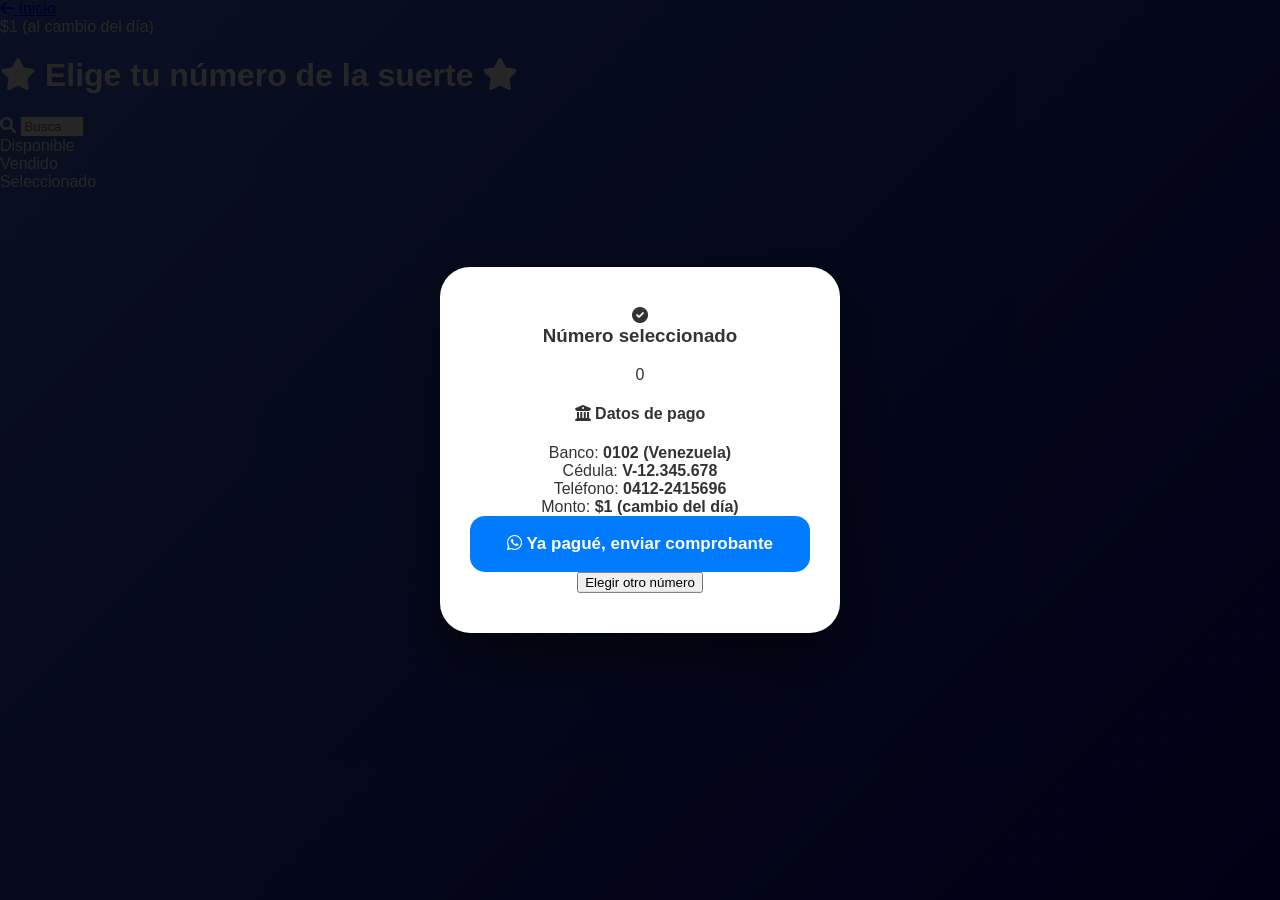
==== rifa.html @ 5d278783 "Actualizar rifa.html" ====
<!DOCTYPE html>
<html lang="es">
<head>
    <meta charset="UTF-8">
    <meta name="viewport" content="width=device-width, initial-scale=1.0">
    <title>Rifa Solidaria - Elige tu número</title>
    <!-- Mismas fuentes modernas -->
    <link href="https://api.fontshare.com/v2/css?f[]=clash-display@400,500,600,700&f[]=inter@400,500,600,700,800&display=swap" rel="stylesheet">
    <link rel="stylesheet" href="https://cdnjs.cloudflare.com/ajax/libs/font-awesome/6.0.0-beta3/css/all.min.css">
    <link rel="stylesheet" href="style.css">
</head>
<body class="pagina-rifa">
    
    <!-- HEADER DE LA RIFA -->
    <header class="rifa-header">
        <div class="header-top">
            <a href="index.html" class="btn-volver">
                <i class="fas fa-arrow-left"></i> Inicio
            </a>
            <div class="precio-destacado">
                <span class="precio-dolar">$1</span>
                <span class="precio-bsf">(al cambio del día)</span>
            </div>
        </div>
        
        <h1 class="rifa-titulo">
            <i class="fas fa-star"></i>
            Elige tu número de la suerte
            <i class="fas fa-star"></i>
        </h1>
        
        <!-- BUSCADOR MEJORADO -->
        <div class="buscador-wrapper">
            <i class="fas fa-search"></i>
            <input type="number" id="buscador" placeholder="Busca tu número (1-1000)" min="1" max="1000">
        </div>
        
        <!-- LEYENDAS DE ESTADO -->
        <div class="estado-leyendas">
            <div class="leyenda">
                <span class="cuadro disponible"></span>
                <span>Disponible</span>
            </div>
            <div class="leyenda">
                <span class="cuadro vendido"></span>
                <span>Vendido</span>
            </div>
            <div class="leyenda">
                <span class="cuadro seleccionado"></span>
                <span>Seleccionado</span>
            </div>
        </div>
    </header>

    <main>
        <!-- CONTENEDOR DE NÚMEROS (GRID) -->
        <div id="contenedor-rifa" class="numeros-grid"></div>

        <!-- MODAL DE PAGO MEJORADO -->
        <div id="capa-pago" class="modal-estructura oculto">
            <div class="capa-oscura" onclick="cerrarPago()"></div>
            <div class="tarjeta-mensaje glass-effect pago-card">
                <div class="pago-header">
                    <i class="fas fa-check-circle"></i>
                    <h3>Número seleccionado</h3>
                    <div class="numero-seleccionado-grande" id="num-pago">0</div>
                </div>
                
                <div class="detalles-banco">
                    <h4><i class="fas fa-university"></i> Datos de pago</h4>
                    <div class="banco-grid">
                        <div class="banco-row">
                            <span>Banco:</span>
                            <strong>0102 (Venezuela)</strong>
                        </div>
                        <div class="banco-row">
                            <span>Cédula:</span>
                            <strong>V-12.345.678</strong>
                        </div>
                        <div class="banco-row">
                            <span>Teléfono:</span>
                            <strong>0412-2415696</strong>
                        </div>
                        <div class="banco-row total">
                            <span>Monto:</span>
                            <strong>$1 (cambio del día)</strong>
                        </div>
                    </div>
                </div>
                
                <div class="pago-acciones">
                    <button class="btn-principal" onclick="irAWhatsapp()">
                        <i class="fab fa-whatsapp"></i>
                        Ya pagué, enviar comprobante
                    </button>
                    <button class="btn-secundario" onclick="cerrarPago()">
                        Elegir otro número
                    </button>
                </div>
            </div>
        </div>
    </main>

    <script src="script-rifa.js"></script>
</body>
</html>
---- style.css ----
/* --- CONFIGURACIÓN DE FUENTES Y FONDO --- */
* { 
    box-sizing: border-box; 
    font-family: 'Poppins', sans-serif; /* Fuente principal suave */
}

body {
    background: linear-gradient(135deg, #4169E1 0%, #000080 100%);
    background-attachment: fixed;
    margin: 0;
    min-height: 100vh;
    color: white;
}

/* Efecto de puntos en el fondo */
body::before {
    content: "";
    position: fixed;
    top: 0; left: 0; width: 100%; height: 100%;
    background-image: radial-gradient(rgba(255,255,255,0.1) 1px, transparent 1px);
    background-size: 25px 25px;
    z-index: -1;
}

/* --- HEADER --- */
.inicio-header { 
    padding: 60px 20px; 
    text-align: center;
    background: rgba(0, 0, 0, 0.2);
    border-bottom: 4px solid #25d366;
}

.inicio-header h1 {
    font-family: 'Montserrat', sans-serif; /* Fuente fuerte para títulos */
    font-weight: 800;
    font-size: 26px;
    margin: 0;
    text-shadow: 2px 2px 10px rgba(0,0,0,0.5);
}

.inicio-header p {
    color: #25d366;
    font-weight: 600;
    font-size: 18px;
    margin-top: 10px;
}

/* --- TARJETA PRINCIPAL --- */
.contenedor-inicio {
    background: rgba(255, 255, 255, 0.98);
    border-radius: 30px;
    padding: 30px;
    margin: -30px auto 50px;
    max-width: 500px;
    width: 90%;
    box-shadow: 0 20px 50px rgba(0,0,0,0.5);
    color: #333;
}

.foto-principal {
    width: 100%;
    border-radius: 20px;
    transition: transform 0.3s ease;
    cursor: pointer;
    box-shadow: 0 10px 20px rgba(0,0,0,0.1);
}

.foto-principal:hover {
    transform: scale(1.04);
}

.historia p {
    font-size: 16px;
    line-height: 1.6;
    text-align: center;
    color: #555;
    margin: 20px 0;
}

/* --- BARRA DE PROGRESO --- */
.meta-progreso h3 {
    font-family: 'Montserrat', sans-serif;
    color: #00416A;
    font-size: 20px;
    text-align: center;
}

.barra-fondo {
    background: #eee;
    height: 35px;
    border-radius: 20px;
    overflow: hidden;
    border: 1px solid #ddd;
}

.barra-llena {
    background: linear-gradient(90deg, #25d366, #128c7e);
    height: 100%;
    color: white;
    display: flex;
    align-items: center;
    justify-content: center;
    font-weight: bold;
}

/* --- BOTONES --- */
.btn-principal {
    display: block;
    background: #007bff;
    color: white !important;
    text-decoration: none;
    padding: 18px;
    border-radius: 15px;
    font-family: 'Montserrat', sans-serif;
    font-weight: 700;
    text-align: center;
    border: none;
    width: 100%;
    font-size: 17px;
    cursor: pointer;
    transition: 0.3s;
}

.btn-principal:hover {
    background: #0056b3;
    transform: translateY(-2px);
}

.btn-donar {
    background: #fff0f0;
    color: #d63031;
    border: 2px dashed #ff7675;
    padding: 16px;
    width: 100%;
    border-radius: 15px;
    font-family: 'Montserrat', sans-serif;
    font-weight: 700;
    font-size: 16px;
    margin-top: 15px;
    cursor: pointer;
}

/* --- MODALES (BIENVENIDA Y DONAR) --- */
.modal-estructura {
    position: fixed;
    top: 0; left: 0; width: 100%; height: 100%;
    z-index: 10000;
}

.capa-oscura {
    position: absolute;
    width: 100%; height: 100%;
    background: rgba(0,0,0,0.85);
}

.tarjeta-mensaje {
    position: relative;
    top: 50%; left: 50%;
    transform: translate(-50%, -50%);
    background: white;
    padding: 40px 30px;
    border-radius: 30px;
    width: 85%;
    max-width: 400px;
    text-align: center;
    color: #333;
    box-shadow: 0 20px 60px rgba(0,0,0,0.6);
}

.icono-corazon { font-size: 60px; margin-bottom: 10px; }

.tarjeta-mensaje h2, .tarjeta-mensaje h3 {
    font-family: 'Montserrat', sans-serif;
    margin-top: 0;
}

.datos-banco {
    background: #f8f9fa;
    padding: 15px;
    border-radius: 15px;
    border-left: 5px solid #007bff;
    text-align: left;
    margin: 20px 0;
}

.btn-cerrar {
    background: #eee;
    border: none;
    padding: 10px 20px;
    border-radius: 10px;
    font-weight: 700;
    cursor: pointer;
}
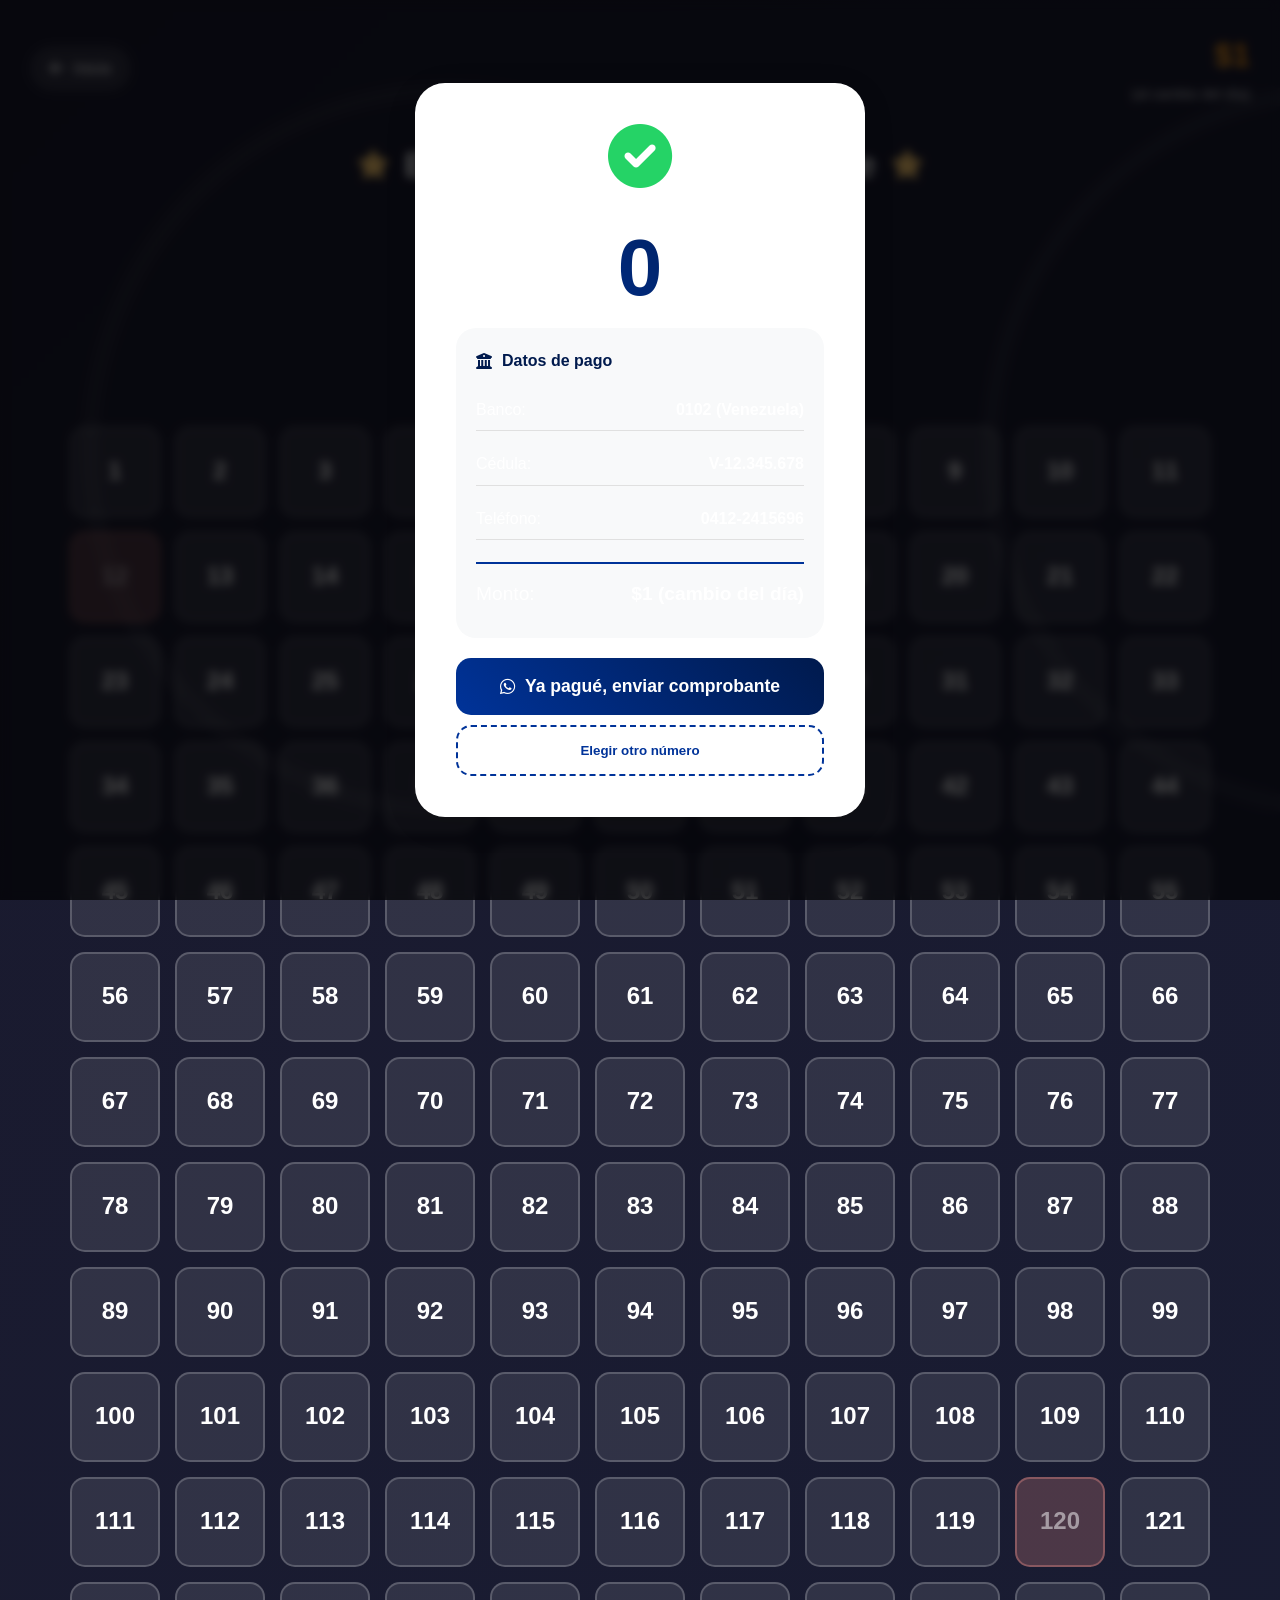
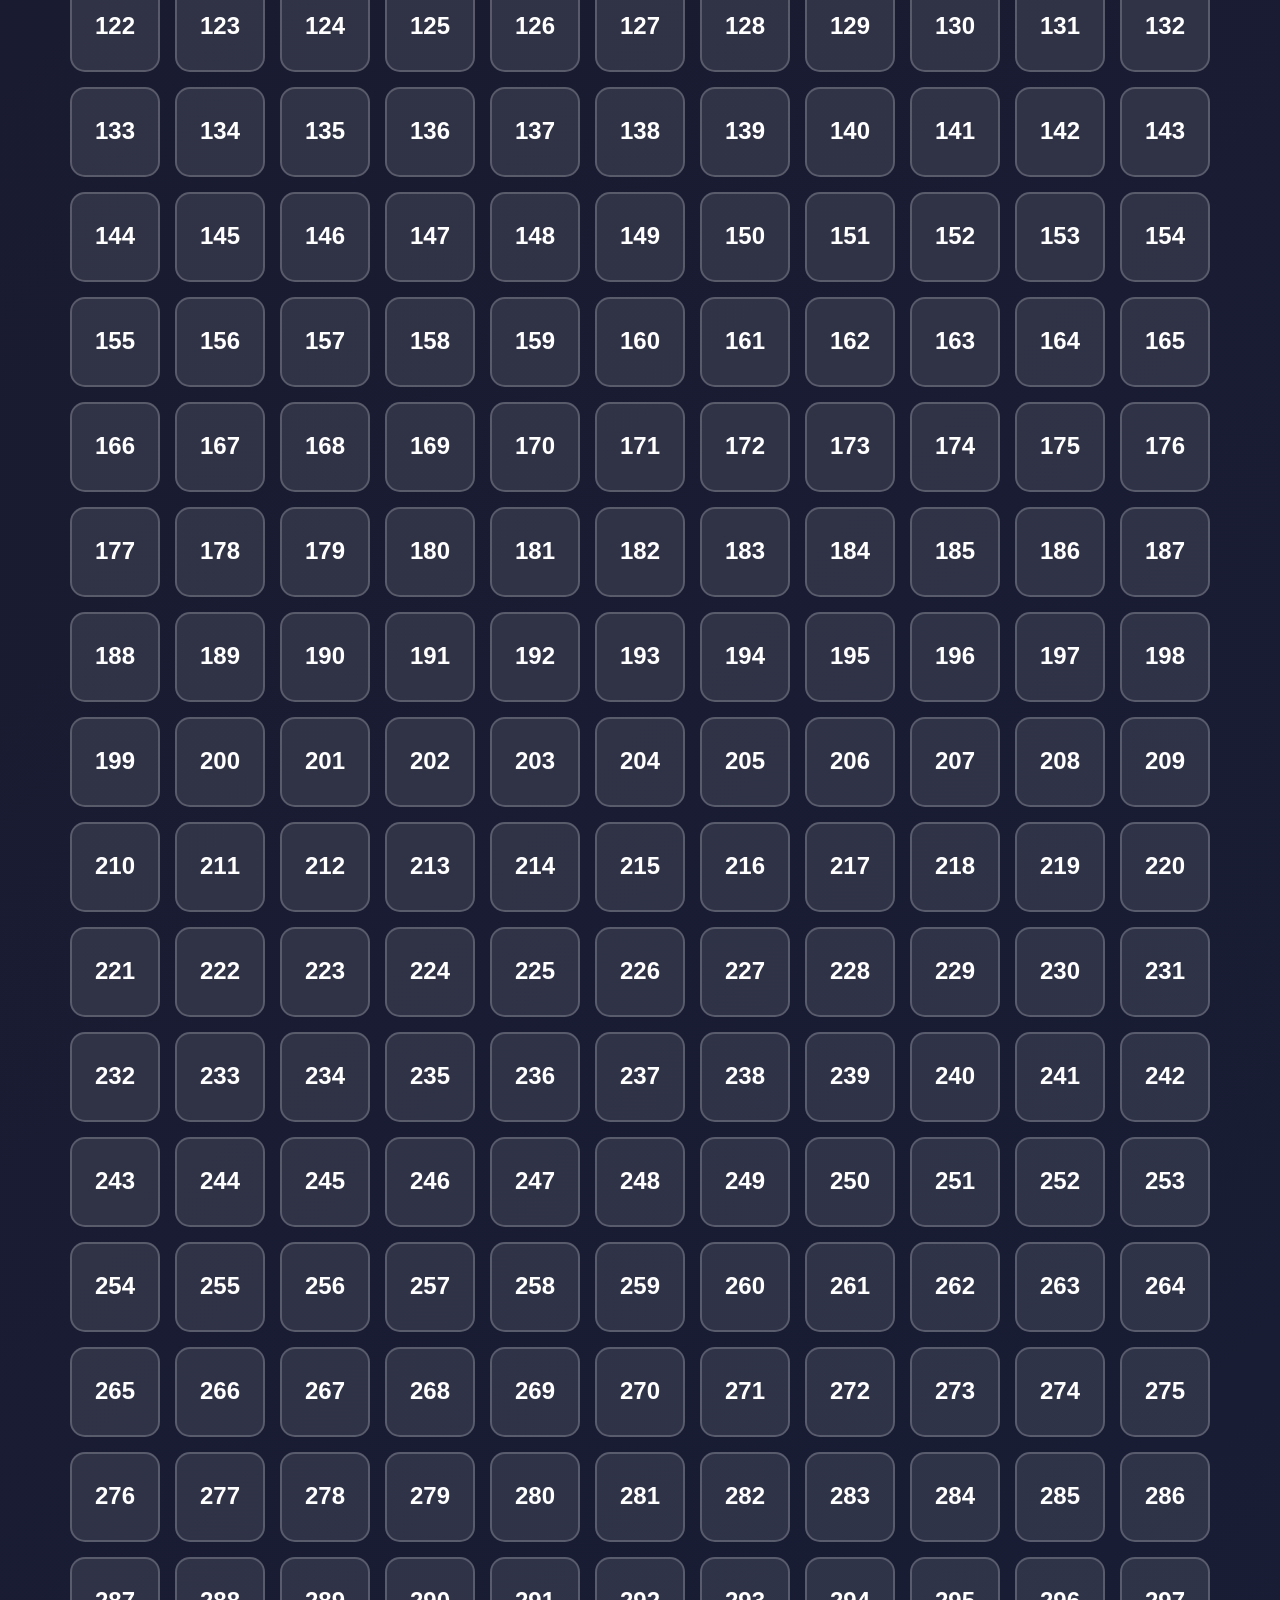
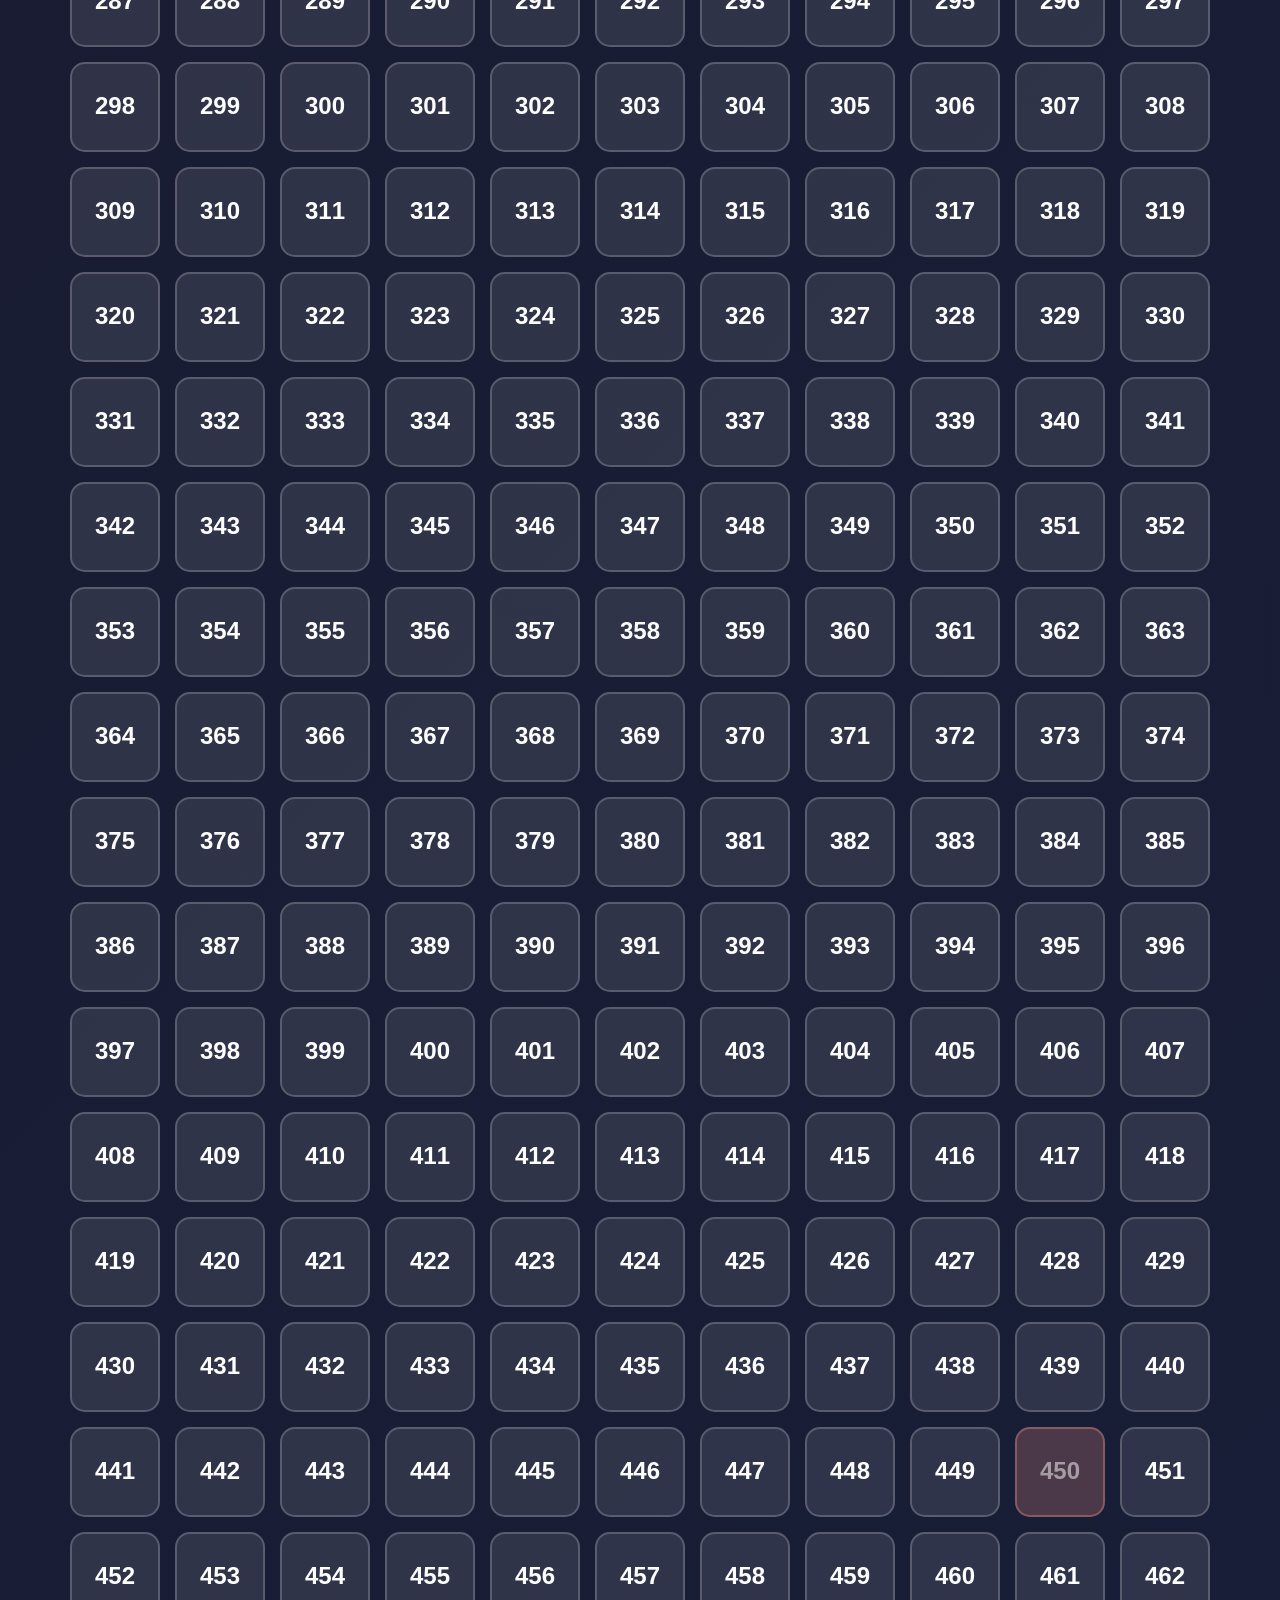
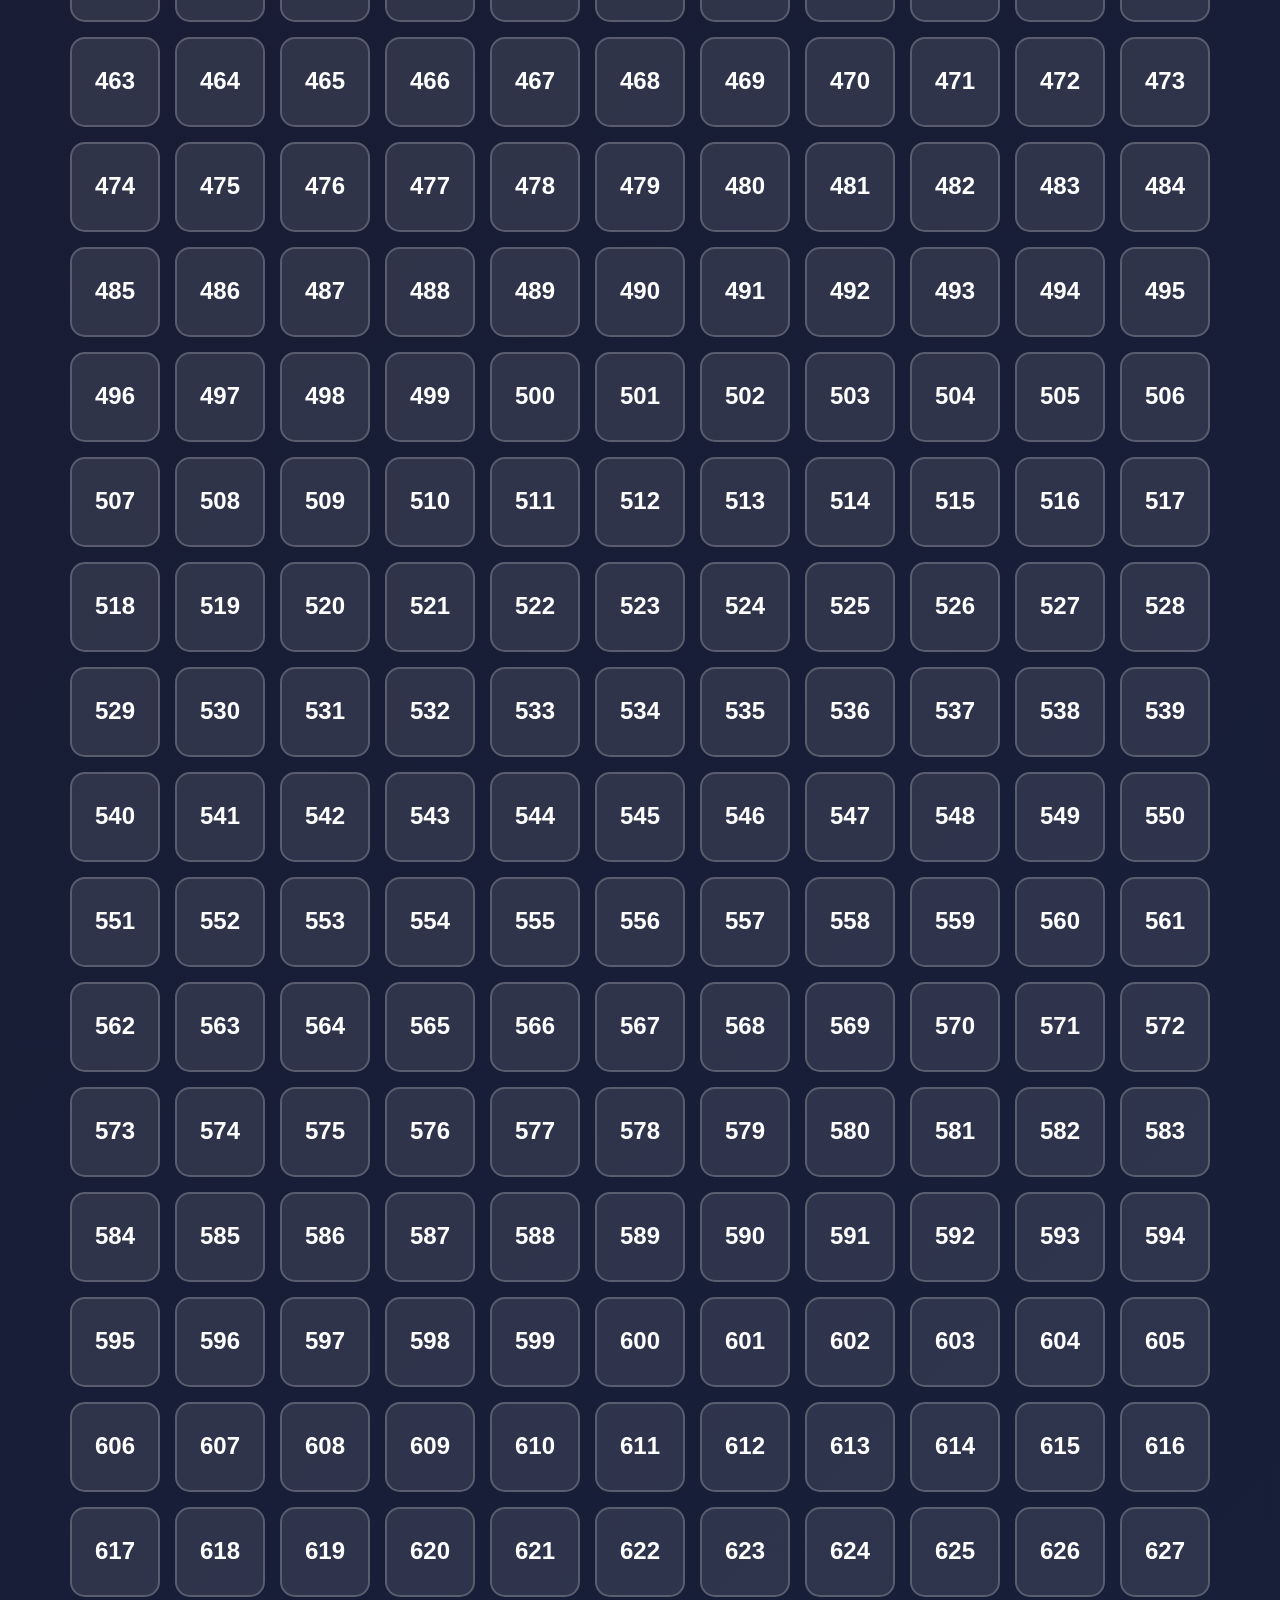
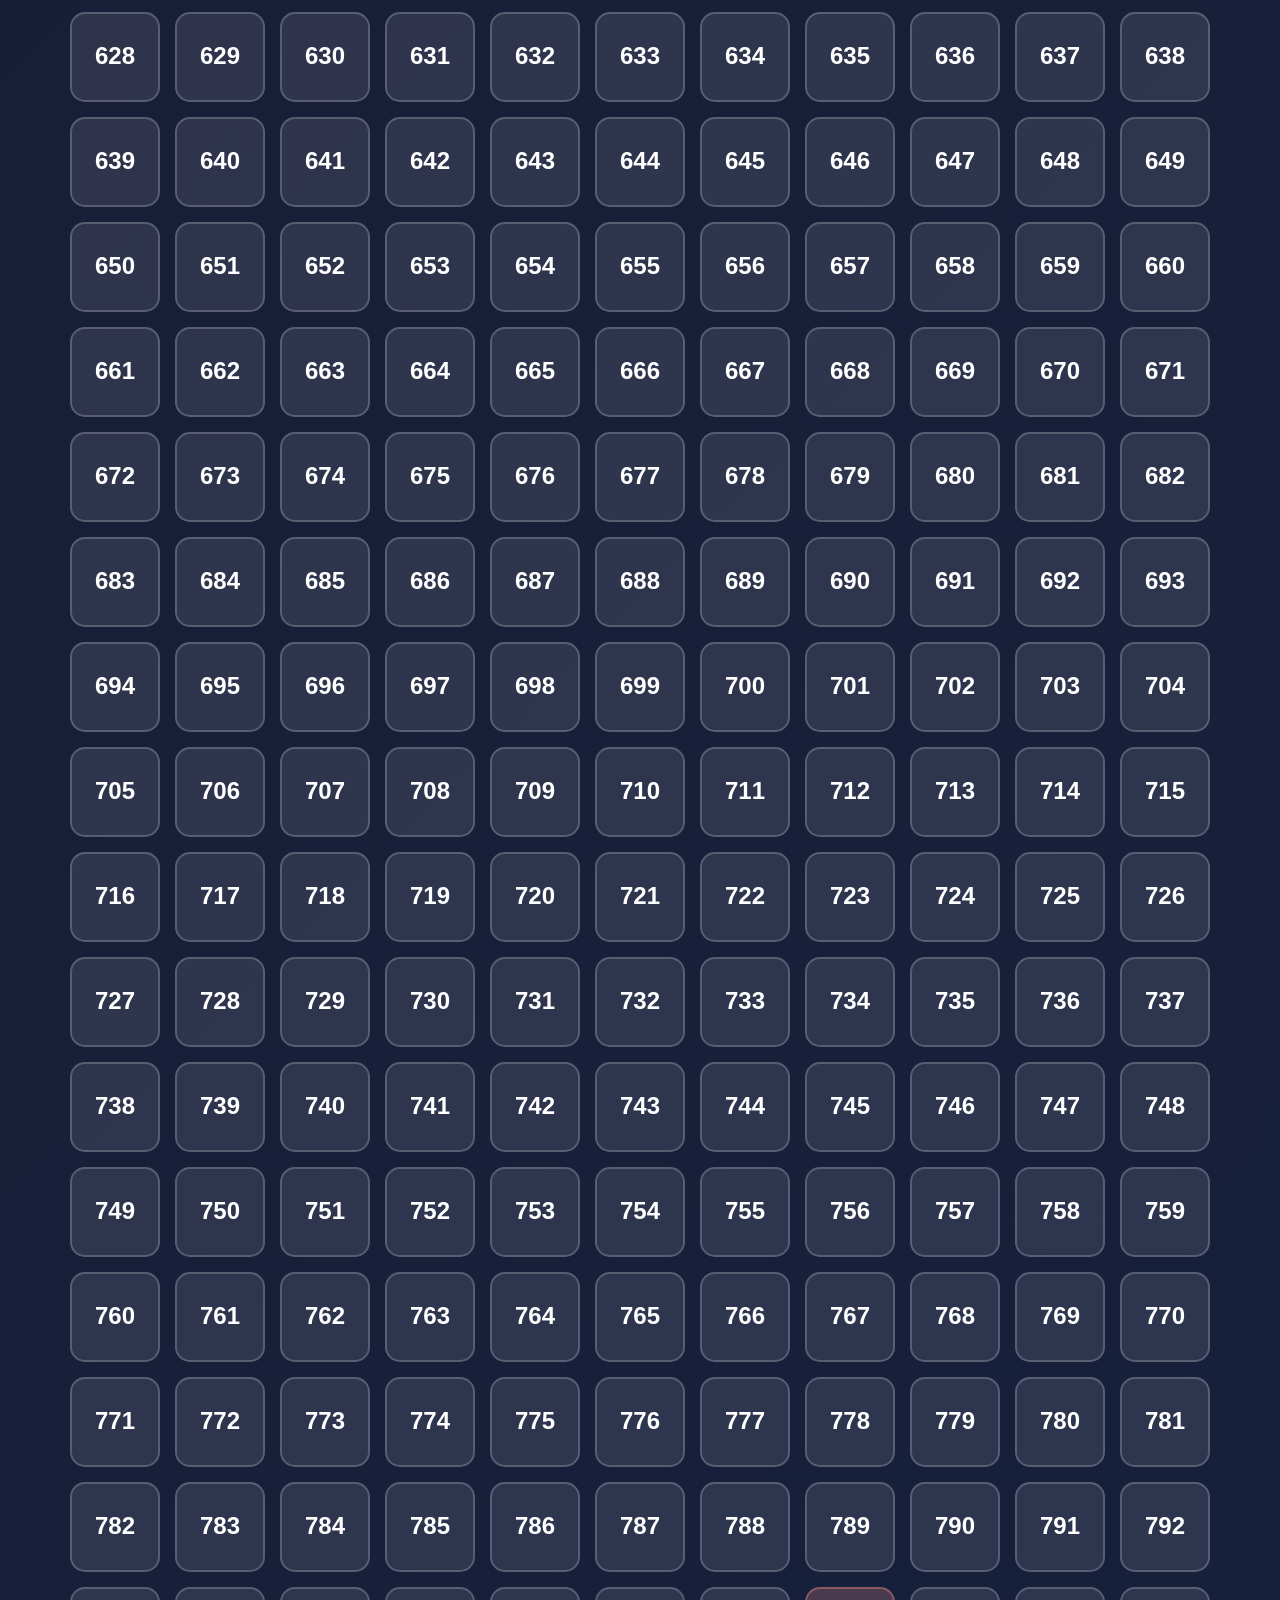
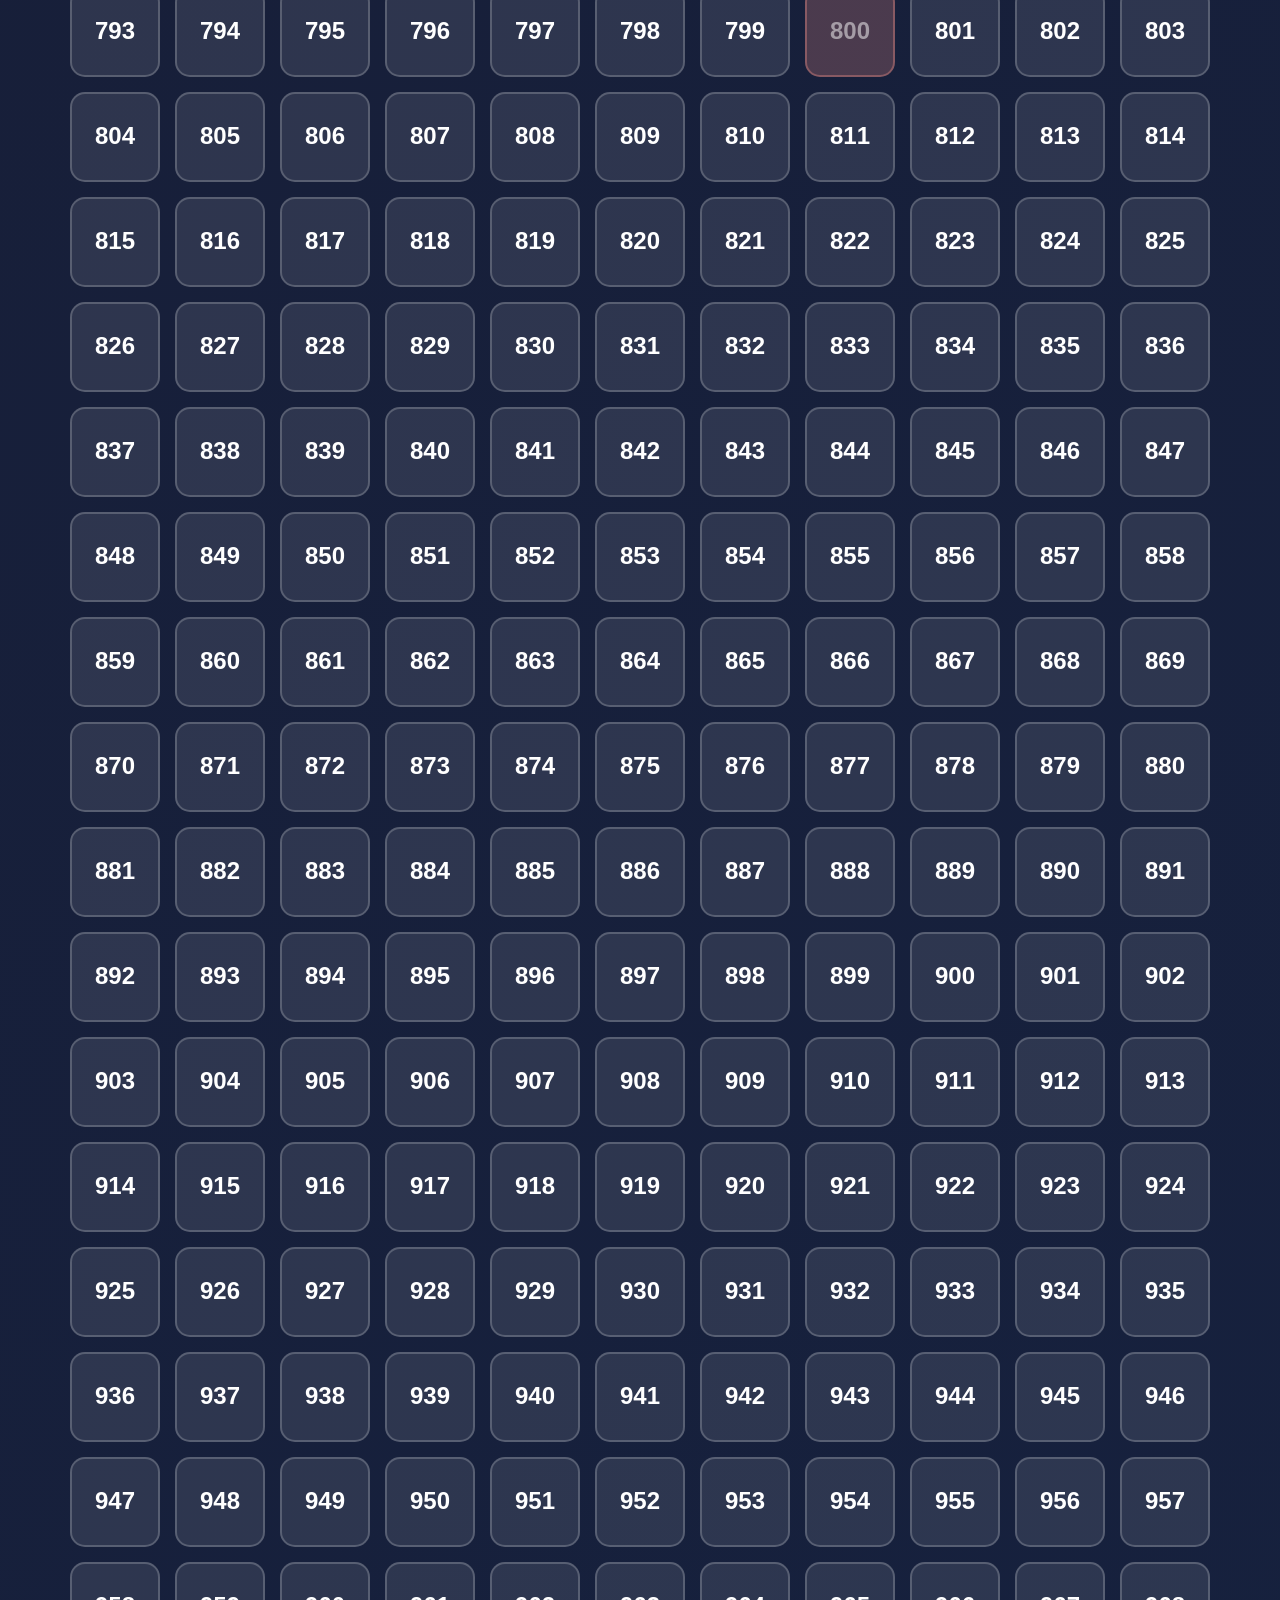
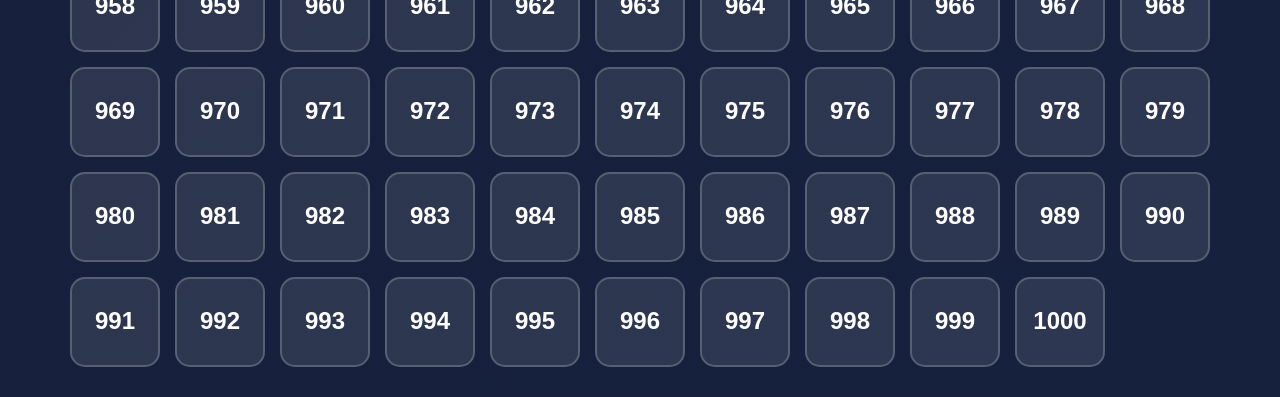
==== commit 98af0b30: "Actualizar rifa.html" ====
--- a/rifa.html
+++ b/rifa.html
@@ -4,14 +4,14 @@
     <meta charset="UTF-8">
     <meta name="viewport" content="width=device-width, initial-scale=1.0">
     <title>Rifa Solidaria - Elige tu número</title>
-    <!-- Mismas fuentes modernas -->
+    <!-- Fuentes modernas -->
     <link href="https://api.fontshare.com/v2/css?f[]=clash-display@400,500,600,700&f[]=inter@400,500,600,700,800&display=swap" rel="stylesheet">
+    <!-- Font Awesome -->
     <link rel="stylesheet" href="https://cdnjs.cloudflare.com/ajax/libs/font-awesome/6.0.0-beta3/css/all.min.css">
+    <!-- CSS principal -->
     <link rel="stylesheet" href="style.css">
 </head>
 <body class="pagina-rifa">
-    
-    <!-- HEADER DE LA RIFA -->
     <header class="rifa-header">
         <div class="header-top">
             <a href="index.html" class="btn-volver">
@@ -29,13 +29,11 @@
             <i class="fas fa-star"></i>
         </h1>
         
-        <!-- BUSCADOR MEJORADO -->
         <div class="buscador-wrapper">
             <i class="fas fa-search"></i>
             <input type="number" id="buscador" placeholder="Busca tu número (1-1000)" min="1" max="1000">
         </div>
         
-        <!-- LEYENDAS DE ESTADO -->
         <div class="estado-leyendas">
             <div class="leyenda">
                 <span class="cuadro disponible"></span>
@@ -53,10 +51,10 @@
     </header>
 
     <main>
-        <!-- CONTENEDOR DE NÚMEROS (GRID) -->
+        <!-- Contenedor donde se generarán los números -->
         <div id="contenedor-rifa" class="numeros-grid"></div>
 
-        <!-- MODAL DE PAGO MEJORADO -->
+        <!-- Modal de pago -->
         <div id="capa-pago" class="modal-estructura oculto">
             <div class="capa-oscura" onclick="cerrarPago()"></div>
             <div class="tarjeta-mensaje glass-effect pago-card">
@@ -90,8 +88,7 @@
                 
                 <div class="pago-acciones">
                     <button class="btn-principal" onclick="irAWhatsapp()">
-                        <i class="fab fa-whatsapp"></i>
-                        Ya pagué, enviar comprobante
+                        <i class="fab fa-whatsapp"></i> Ya pagué, enviar comprobante
                     </button>
                     <button class="btn-secundario" onclick="cerrarPago()">
                         Elegir otro número
@@ -101,6 +98,7 @@
         </div>
     </main>
 
-    <script src="script-rifa.js"></script>
+    <!-- Script de la rifa -->
+    <script src="script.js"></script>
 </body>
 </html>
--- a/style.css
+++ b/style.css
@@ -1,193 +1,703 @@
-/* --- CONFIGURACIÓN DE FUENTES Y FONDO --- */
-* { 
-    box-sizing: border-box; 
-    font-family: 'Poppins', sans-serif; /* Fuente principal suave */
-}
-
-body {
-    background: linear-gradient(135deg, #4169E1 0%, #000080 100%);
-    background-attachment: fixed;
-    margin: 0;
-    min-height: 100vh;
-    color: white;
-}
-
-/* Efecto de puntos en el fondo */
-body::before {
-    content: "";
-    position: fixed;
-    top: 0; left: 0; width: 100%; height: 100%;
-    background-image: radial-gradient(rgba(255,255,255,0.1) 1px, transparent 1px);
-    background-size: 25px 25px;
-    z-index: -1;
-}
-
-/* --- HEADER --- */
-.inicio-header { 
-    padding: 60px 20px; 
-    text-align: center;
-    background: rgba(0, 0, 0, 0.2);
-    border-bottom: 4px solid #25d366;
-}
-
-.inicio-header h1 {
-    font-family: 'Montserrat', sans-serif; /* Fuente fuerte para títulos */
-    font-weight: 800;
-    font-size: 26px;
-    margin: 0;
-    text-shadow: 2px 2px 10px rgba(0,0,0,0.5);
-}
-
-.inicio-header p {
-    color: #25d366;
-    font-weight: 600;
-    font-size: 18px;
-    margin-top: 10px;
-}
-
-/* --- TARJETA PRINCIPAL --- */
-.contenedor-inicio {
-    background: rgba(255, 255, 255, 0.98);
-    border-radius: 30px;
-    padding: 30px;
-    margin: -30px auto 50px;
-    max-width: 500px;
-    width: 90%;
-    box-shadow: 0 20px 50px rgba(0,0,0,0.5);
-    color: #333;
-}
-
-.foto-principal {
-    width: 100%;
-    border-radius: 20px;
-    transition: transform 0.3s ease;
-    cursor: pointer;
-    box-shadow: 0 10px 20px rgba(0,0,0,0.1);
-}
-
-.foto-principal:hover {
-    transform: scale(1.04);
-}
-
-.historia p {
-    font-size: 16px;
-    line-height: 1.6;
-    text-align: center;
-    color: #555;
-    margin: 20px 0;
-}
-
-/* --- BARRA DE PROGRESO --- */
-.meta-progreso h3 {
-    font-family: 'Montserrat', sans-serif;
-    color: #00416A;
-    font-size: 20px;
-    text-align: center;
-}
-
-.barra-fondo {
-    background: #eee;
-    height: 35px;
-    border-radius: 20px;
-    overflow: hidden;
-    border: 1px solid #ddd;
-}
-
-.barra-llena {
-    background: linear-gradient(90deg, #25d366, #128c7e);
-    height: 100%;
-    color: white;
-    display: flex;
-    align-items: center;
-    justify-content: center;
-    font-weight: bold;
-}
-
-/* --- BOTONES --- */
-.btn-principal {
-    display: block;
-    background: #007bff;
-    color: white !important;
-    text-decoration: none;
-    padding: 18px;
-    border-radius: 15px;
-    font-family: 'Montserrat', sans-serif;
-    font-weight: 700;
-    text-align: center;
-    border: none;
-    width: 100%;
-    font-size: 17px;
-    cursor: pointer;
-    transition: 0.3s;
-}
-
-.btn-principal:hover {
-    background: #0056b3;
-    transform: translateY(-2px);
-}
-
-.btn-donar {
-    background: #fff0f0;
-    color: #d63031;
-    border: 2px dashed #ff7675;
-    padding: 16px;
-    width: 100%;
-    border-radius: 15px;
-    font-family: 'Montserrat', sans-serif;
-    font-weight: 700;
-    font-size: 16px;
-    margin-top: 15px;
-    cursor: pointer;
-}
-
-/* --- MODALES (BIENVENIDA Y DONAR) --- */
-.modal-estructura {
-    position: fixed;
-    top: 0; left: 0; width: 100%; height: 100%;
-    z-index: 10000;
-}
-
-.capa-oscura {
-    position: absolute;
-    width: 100%; height: 100%;
-    background: rgba(0,0,0,0.85);
-}
-
-.tarjeta-mensaje {
-    position: relative;
-    top: 50%; left: 50%;
-    transform: translate(-50%, -50%);
-    background: white;
-    padding: 40px 30px;
-    border-radius: 30px;
-    width: 85%;
-    max-width: 400px;
-    text-align: center;
-    color: #333;
-    box-shadow: 0 20px 60px rgba(0,0,0,0.6);
-}
-
-.icono-corazon { font-size: 60px; margin-bottom: 10px; }
-
-.tarjeta-mensaje h2, .tarjeta-mensaje h3 {
-    font-family: 'Montserrat', sans-serif;
-    margin-top: 0;
-}
-
-.datos-banco {
-    background: #f8f9fa;
-    padding: 15px;
-    border-radius: 15px;
-    border-left: 5px solid #007bff;
-    text-align: left;
-    margin: 20px 0;
-}
-
-.btn-cerrar {
-    background: #eee;
-    border: none;
-    padding: 10px 20px;
-    border-radius: 10px;
-    font-weight: 700;
-    cursor: pointer;
-}
+/* ===== VARIABLES Y RESET ===== */
+:root {
+    --primary: #003399;        /* Azul Rey */
+    --secondary: #001a4d;       /* Azul Marino oscuro */
+    --accent: #FFD700;          /* Amarillo dorado */
+    --success: #25d366;         /* Verde WhatsApp (se mantiene) */
+    --danger: #ff6b6b;          /* Rojo (se mantiene) */
+    --dark: #001a4d;            /* Azul Marino para textos oscuros */
+    --light: #f0f8ff;           /* Azul muy claro */
+    --glass-bg: rgba(255, 255, 255, 0.15);
+    --glass-border: rgba(255, 255, 255, 0.2);
+}
+* {
+    margin: 0;
+    padding: 0;
+    box-sizing: border-box;
+}
+
+body {
+    font-family: 'Inter', sans-serif;
+    background: linear-gradient(135deg, #667eea 0%, #764ba2 100%);
+    min-height: 100vh;
+    color: #333;
+    line-height: 1.6;
+    position: relative;
+}
+
+body::before {
+    content: '';
+    position: fixed;
+    top: 0;
+    left: 0;
+    width: 100%;
+    height: 100%;
+    background: url('data:image/svg+xml,<svg xmlns="http://www.w3.org/2000/svg" viewBox="0 0 100 100"><circle cx="50" cy="50" r="40" fill="none" stroke="rgba(255,255,255,0.05)" stroke-width="2"/></svg>') repeat;
+    pointer-events: none;
+    z-index: 0;
+}
+
+/* ===== UTILIDADES ===== */
+.glass-effect {
+    background: var(--glass-bg);
+    backdrop-filter: blur(10px);
+    border: 1px solid var(--glass-border);
+    box-shadow: 0 8px 32px rgba(0, 0, 0, 0.1);
+}
+
+.glass-card {
+    background: rgba(255, 255, 255, 0.95);
+    backdrop-filter: blur(10px);
+    border-radius: 30px;
+    box-shadow: 0 20px 60px rgba(0, 0, 0, 0.3);
+}
+
+/* ===== HEADER INICIO ===== */
+.inicio-header {
+    position: relative;
+    height: 300px;
+    display: flex;
+    align-items: center;
+    justify-content: center;
+    text-align: center;
+    overflow: hidden;
+}
+
+.inicio-header::before {
+    content: '';
+    position: absolute;
+    top: 0;
+    left: 0;
+    width: 100%;
+    height: 100%;
+    background: linear-gradient(45deg, var(--primary), var(--secondary));
+    clip-path: polygon(0 0, 100% 0, 100% 85%, 0 100%);
+    z-index: -1;
+}
+
+.header-content {
+    position: relative;
+    z-index: 2;
+    color: white;
+    animation: fadeInUp 1s ease;
+}
+
+.titulo-gigante {
+    font-family: 'Clash Display', sans-serif;
+    font-size: 3.5rem;
+    font-weight: 700;
+    line-height: 1.2;
+    margin-bottom: 10px;
+    text-shadow: 2px 2px 20px rgba(0,0,0,0.3);
+}
+
+.titulo-gigante span {
+    display: block;
+    font-size: 1.8rem;
+    font-weight: 400;
+    opacity: 0.9;
+}
+
+.ubicacion {
+    font-size: 1.2rem;
+    display: flex;
+    align-items: center;
+    justify-content: center;
+    gap: 10px;
+}
+
+.ubicacion i {
+    color: var(--accent);
+}
+
+/* ===== CONTENEDOR PRINCIPAL ===== */
+.contenedor-inicio {
+    max-width: 500px;
+    margin: -80px auto 50px;
+    padding: 40px;
+    position: relative;
+    z-index: 10;
+}
+
+/* ===== FOTO CON EFECTO ===== */
+.seccion-foto {
+    text-align: center;
+    margin-bottom: 30px;
+}
+
+.foto-wrapper {
+    position: relative;
+    display: inline-block;
+}
+
+.foto-principal {
+    width: 200px;
+    height: 200px;
+    border-radius: 50%;
+    object-fit: cover;
+    border: 5px solid white;
+    box-shadow: 0 20px 40px rgba(0,0,0,0.2);
+    transition: transform 0.5s cubic-bezier(0.175, 0.885, 0.32, 1.275);
+}
+
+.foto-principal:hover {
+    transform: scale(1.05) rotate(5deg);
+}
+
+.foto-badge {
+    position: absolute;
+    bottom: 10px;
+    right: 10px;
+    background: var(--success);
+    color: white;
+    width: 40px;
+    height: 40px;
+    border-radius: 50%;
+    display: flex;
+    align-items: center;
+    justify-content: center;
+    font-size: 1.2rem;
+    border: 3px solid white;
+    box-shadow: 0 5px 15px rgba(0,0,0,0.2);
+}
+
+.historia-texto {
+    font-size: 1.1rem;
+    color: #555;
+    padding: 20px;
+    background: #f8f9fa;
+    border-radius: 20px;
+    margin-top: 20px;
+    position: relative;
+    font-style: italic;
+}
+
+.historia-texto i {
+    color: var(--primary);
+    margin-right: 10px;
+    font-size: 1.5rem;
+}
+
+/* ===== BARRA DE PROGRESO ===== */
+.meta-progreso {
+    margin: 30px 0;
+}
+
+.meta-titulo {
+    font-family: 'Clash Display', sans-serif;
+    font-size: 1.5rem;
+    color: var(--dark);
+    margin-bottom: 20px;
+    display: flex;
+    align-items: center;
+    gap: 10px;
+}
+
+.barra-fondo {
+    height: 30px;
+    background: #e0e0e0;
+    border-radius: 50px;
+    overflow: hidden;
+    margin-bottom: 20px;
+    box-shadow: inset 0 2px 5px rgba(0,0,0,0.1);
+}
+
+.barra-llena {
+    height: 100%;
+    background: linear-gradient(90deg, var(--success), #128C7E);
+    color: white;
+    display: flex;
+    align-items: center;
+    justify-content: center;
+    font-weight: bold;
+    font-size: 0.9rem;
+    transition: width 1s ease;
+    position: relative;
+    overflow: hidden;
+}
+
+.barra-llena::after {
+    content: '';
+    position: absolute;
+    top: 0;
+    left: 0;
+    right: 0;
+    bottom: 0;
+    background: linear-gradient(90deg, transparent, rgba(255,255,255,0.3), transparent);
+    animation: shine 2s infinite;
+}
+
+@keyframes shine {
+    0% { transform: translateX(-100%); }
+    100% { transform: translateX(100%); }
+}
+
+.estadisticas-grid {
+    display: grid;
+    grid-template-columns: repeat(3, 1fr);
+    gap: 15px;
+}
+
+.stat-card {
+    background: #f8f9fa;
+    padding: 15px;
+    border-radius: 15px;
+    text-align: center;
+    transition: transform 0.3s ease;
+}
+
+.stat-card:hover {
+    transform: translateY(-5px);
+}
+
+.stat-numero {
+    display: block;
+    font-family: 'Clash Display', sans-serif;
+    font-size: 1.8rem;
+    font-weight: 700;
+    color: var(--primary);
+}
+
+.stat-label {
+    font-size: 0.9rem;
+    color: #777;
+}
+
+/* ===== BOTONES ===== */
+.acciones-grid {
+    display: grid;
+    gap: 15px;
+    margin-top: 30px;
+}
+
+.btn-principal {
+    background: linear-gradient(45deg, var(--primary), var(--secondary));
+    color: white;
+    border: none;
+    padding: 18px;
+    border-radius: 15px;
+    font-family: 'Clash Display', sans-serif;
+    font-weight: 600;
+    font-size: 1.1rem;
+    cursor: pointer;
+    display: flex;
+    align-items: center;
+    justify-content: center;
+    gap: 10px;
+    text-decoration: none;
+    transition: all 0.3s ease;
+    position: relative;
+    overflow: hidden;
+}
+
+.btn-principal::before {
+    content: '';
+    position: absolute;
+    top: 50%;
+    left: 50%;
+    width: 0;
+    height: 0;
+    border-radius: 50%;
+    background: rgba(255,255,255,0.3);
+    transform: translate(-50%, -50%);
+    transition: width 0.6s, height 0.6s;
+}
+
+.btn-principal:hover::before {
+    width: 300px;
+    height: 300px;
+}
+
+.btn-principal:hover {
+    transform: translateY(-3px);
+    box-shadow: 0 10px 30px rgba(65, 88, 208, 0.4);
+}
+
+.btn-secundario {
+    background: transparent;
+    border: 2px dashed var(--primary);
+    color: var(--primary);
+    padding: 16px;
+    border-radius: 15px;
+    font-weight: 600;
+    cursor: pointer;
+    display: flex;
+    align-items: center;
+    justify-content: center;
+    gap: 10px;
+    transition: all 0.3s ease;
+}
+
+.btn-secundario:hover {
+    background: var(--primary);
+    color: white;
+    border: 2px solid var(--primary);
+}
+
+/* ===== MODALES ===== */
+.modal-estructura {
+    position: fixed;
+    top: 0;
+    left: 0;
+    width: 100%;
+    height: 100%;
+    display: flex;
+    align-items: center;
+    justify-content: center;
+    z-index: 10000;
+    animation: fadeIn 0.3s ease;
+}
+
+.capa-oscura {
+    position: absolute;
+    width: 100%;
+    height: 100%;
+    background: rgba(0, 0, 0, 0.7);
+    backdrop-filter: blur(5px);
+}
+
+.tarjeta-mensaje {
+    position: relative;
+    max-width: 400px;
+    width: 90%;
+    padding: 40px;
+    border-radius: 30px;
+    background: white;
+    animation: slideUp 0.4s ease;
+}
+
+/* ===== PÁGINA RIFA ===== */
+.pagina-rifa {
+    background: linear-gradient(135deg, #1a1a2e 0%, #16213e 100%);
+    color: white;
+}
+
+.rifa-header {
+    padding: 30px;
+    position: relative;
+}
+
+.header-top {
+    display: flex;
+    justify-content: space-between;
+    align-items: center;
+    margin-bottom: 30px;
+}
+
+.btn-volver {
+    color: white;
+    text-decoration: none;
+    display: flex;
+    align-items: center;
+    gap: 10px;
+    padding: 10px 20px;
+    background: rgba(255,255,255,0.1);
+    border-radius: 50px;
+    transition: all 0.3s ease;
+}
+
+.btn-volver:hover {
+    background: rgba(255,255,255,0.2);
+    transform: translateX(-5px);
+}
+
+.precio-destacado {
+    text-align: right;
+}
+
+.precio-dolar {
+    font-family: 'Clash Display', sans-serif;
+    font-size: 2rem;
+    font-weight: 700;
+    background: linear-gradient(45deg, #FFCC70, #FF8C00);
+    -webkit-background-clip: text;
+    -webkit-text-fill-color: transparent;
+    display: block;
+}
+
+.precio-bsf {
+    font-size: 0.9rem;
+    opacity: 0.8;
+}
+
+.rifa-titulo {
+    font-family: 'Clash Display', sans-serif;
+    font-size: 2.2rem;
+    text-align: center;
+    margin-bottom: 30px;
+    display: flex;
+    align-items: center;
+    justify-content: center;
+    gap: 15px;
+}
+
+.rifa-titulo i {
+    color: #FFCC70;
+    font-size: 1.8rem;
+}
+
+/* ===== BUSCADOR ===== */
+.buscador-wrapper {
+    position: relative;
+    max-width: 400px;
+    margin: 0 auto 20px;
+}
+
+.buscador-wrapper i {
+    position: absolute;
+    left: 20px;
+    top: 50%;
+    transform: translateY(-50%);
+    color: #999;
+}
+
+#buscador {
+    width: 100%;
+    padding: 18px 18px 18px 50px;
+    border: none;
+    border-radius: 50px;
+    background: rgba(255,255,255,0.1);
+    color: white;
+    font-size: 1rem;
+    border: 2px solid transparent;
+    transition: all 0.3s ease;
+}
+
+#buscador:focus {
+    outline: none;
+    border-color: var(--success);
+    background: rgba(255,255,255,0.15);
+}
+
+#buscador::placeholder {
+    color: rgba(255,255,255,0.5);
+}
+
+/* ===== LEYENDAS ===== */
+.estado-leyendas {
+    display: flex;
+    justify-content: center;
+    gap: 30px;
+    margin: 30px 0;
+}
+
+.leyenda {
+    display: flex;
+    align-items: center;
+    gap: 8px;
+}
+
+.cuadro {
+    width: 20px;
+    height: 20px;
+    border-radius: 6px;
+}
+
+.cuadro.disponible {
+    background: white;
+    box-shadow: 0 0 15px rgba(255,255,255,0.3);
+}
+
+.cuadro.vendido {
+    background: #ff6b6b;
+    opacity: 0.5;
+}
+
+.cuadro.seleccionado {
+    background: var(--success);
+}
+
+/* ===== GRID DE NÚMEROS ===== */
+.numeros-grid {
+    display: grid;
+    grid-template-columns: repeat(auto-fill, minmax(90px, 1fr));
+    gap: 15px;
+    padding: 30px;
+    max-width: 1200px;
+    margin: 0 auto;
+}
+
+.numero {
+    aspect-ratio: 1;
+    background: rgba(255, 255, 255, 0.1);
+    border: 2px solid rgba(255, 255, 255, 0.2);
+    border-radius: 15px;
+    display: flex;
+    align-items: center;
+    justify-content: center;
+    font-size: 1.5rem;
+    font-weight: 700;
+    font-family: 'Clash Display', sans-serif;
+    color: white;
+    cursor: pointer;
+    transition: all 0.3s cubic-bezier(0.175, 0.885, 0.32, 1.275);
+    position: relative;
+    overflow: hidden;
+}
+
+.numero::before {
+    content: '';
+    position: absolute;
+    top: 0;
+    left: -100%;
+    width: 100%;
+    height: 100%;
+    background: linear-gradient(90deg, transparent, rgba(255,255,255,0.2), transparent);
+    transition: left 0.5s;
+}
+
+.numero:hover::before {
+    left: 100%;
+}
+
+.numero:hover {
+    transform: translateY(-5px) scale(1.05);
+    border-color: var(--success);
+    box-shadow: 0 10px 30px rgba(37, 211, 102, 0.3);
+}
+
+.numero.vendido {
+    background: rgba(255, 107, 107, 0.3);
+    border-color: rgba(255, 107, 107, 0.5);
+    color: rgba(255,255,255,0.5);
+    cursor: not-allowed;
+    filter: grayscale(0.5);
+}
+
+.numero.vendido:hover {
+    transform: none;
+    border-color: rgba(255, 107, 107, 0.5);
+    box-shadow: none;
+}
+
+.numero.seleccionado {
+    background: var(--success);
+    border-color: white;
+    box-shadow: 0 0 30px var(--success);
+}
+
+/* ===== MODAL DE PAGO ===== */
+.pago-card {
+    max-width: 450px;
+}
+
+.pago-header {
+    text-align: center;
+    margin-bottom: 20px;
+}
+
+.pago-header i {
+    font-size: 4rem;
+    color: var(--success);
+}
+
+.numero-seleccionado-grande {
+    font-family: 'Clash Display', sans-serif;
+    font-size: 5rem;
+    font-weight: 800;
+    background: linear-gradient(45deg, var(--primary), var(--secondary));
+    -webkit-background-clip: text;
+    -webkit-text-fill-color: transparent;
+    line-height: 1;
+    margin: 10px 0;
+}
+
+.detalles-banco {
+    background: #f8f9fa;
+    border-radius: 20px;
+    padding: 20px;
+    margin: 20px 0;
+}
+
+.detalles-banco h4 {
+    color: var(--dark);
+    margin-bottom: 15px;
+    display: flex;
+    align-items: center;
+    gap: 10px;
+}
+
+.banco-grid {
+    display: grid;
+    gap: 12px;
+}
+
+.banco-row {
+    display: flex;
+    justify-content: space-between;
+    align-items: center;
+    padding: 8px 0;
+    border-bottom: 1px solid #e0e0e0;
+}
+
+.banco-row.total {
+    border-bottom: none;
+    font-size: 1.2rem;
+    margin-top: 10px;
+    padding-top: 15px;
+    border-top: 2px solid var(--primary);
+}
+
+.pago-acciones {
+    display: grid;
+    gap: 10px;
+}
+
+/* ===== ANIMACIONES ===== */
+@keyframes fadeIn {
+    from { opacity: 0; }
+    to { opacity: 1; }
+}
+
+@keyframes fadeInUp {
+    from {
+        opacity: 0;
+        transform: translateY(30px);
+    }
+    to {
+        opacity: 1;
+        transform: translateY(0);
+    }
+}
+
+@keyframes slideUp {
+    from {
+        opacity: 0;
+        transform: translateY(50px);
+    }
+    to {
+        opacity: 1;
+        transform: translateY(0);
+    }
+}
+
+/* ===== RESPONSIVE ===== */
+@media (max-width: 768px) {
+    .titulo-gigante {
+        font-size: 2.5rem;
+    }
+    
+    .titulo-gigante span {
+        font-size: 1.3rem;
+    }
+    
+    .rifa-titulo {
+        font-size: 1.8rem;
+    }
+    
+    .numeros-grid {
+        grid-template-columns: repeat(auto-fill, minmax(70px, 1fr));
+        gap: 10px;
+        padding: 20px;
+    }
+    
+    .numero {
+        font-size: 1.2rem;
+    }
+    
+    .estado-leyendas {
+        flex-direction: column;
+        align-items: flex-start;
+        padding-left: 30px;
+    }
+}
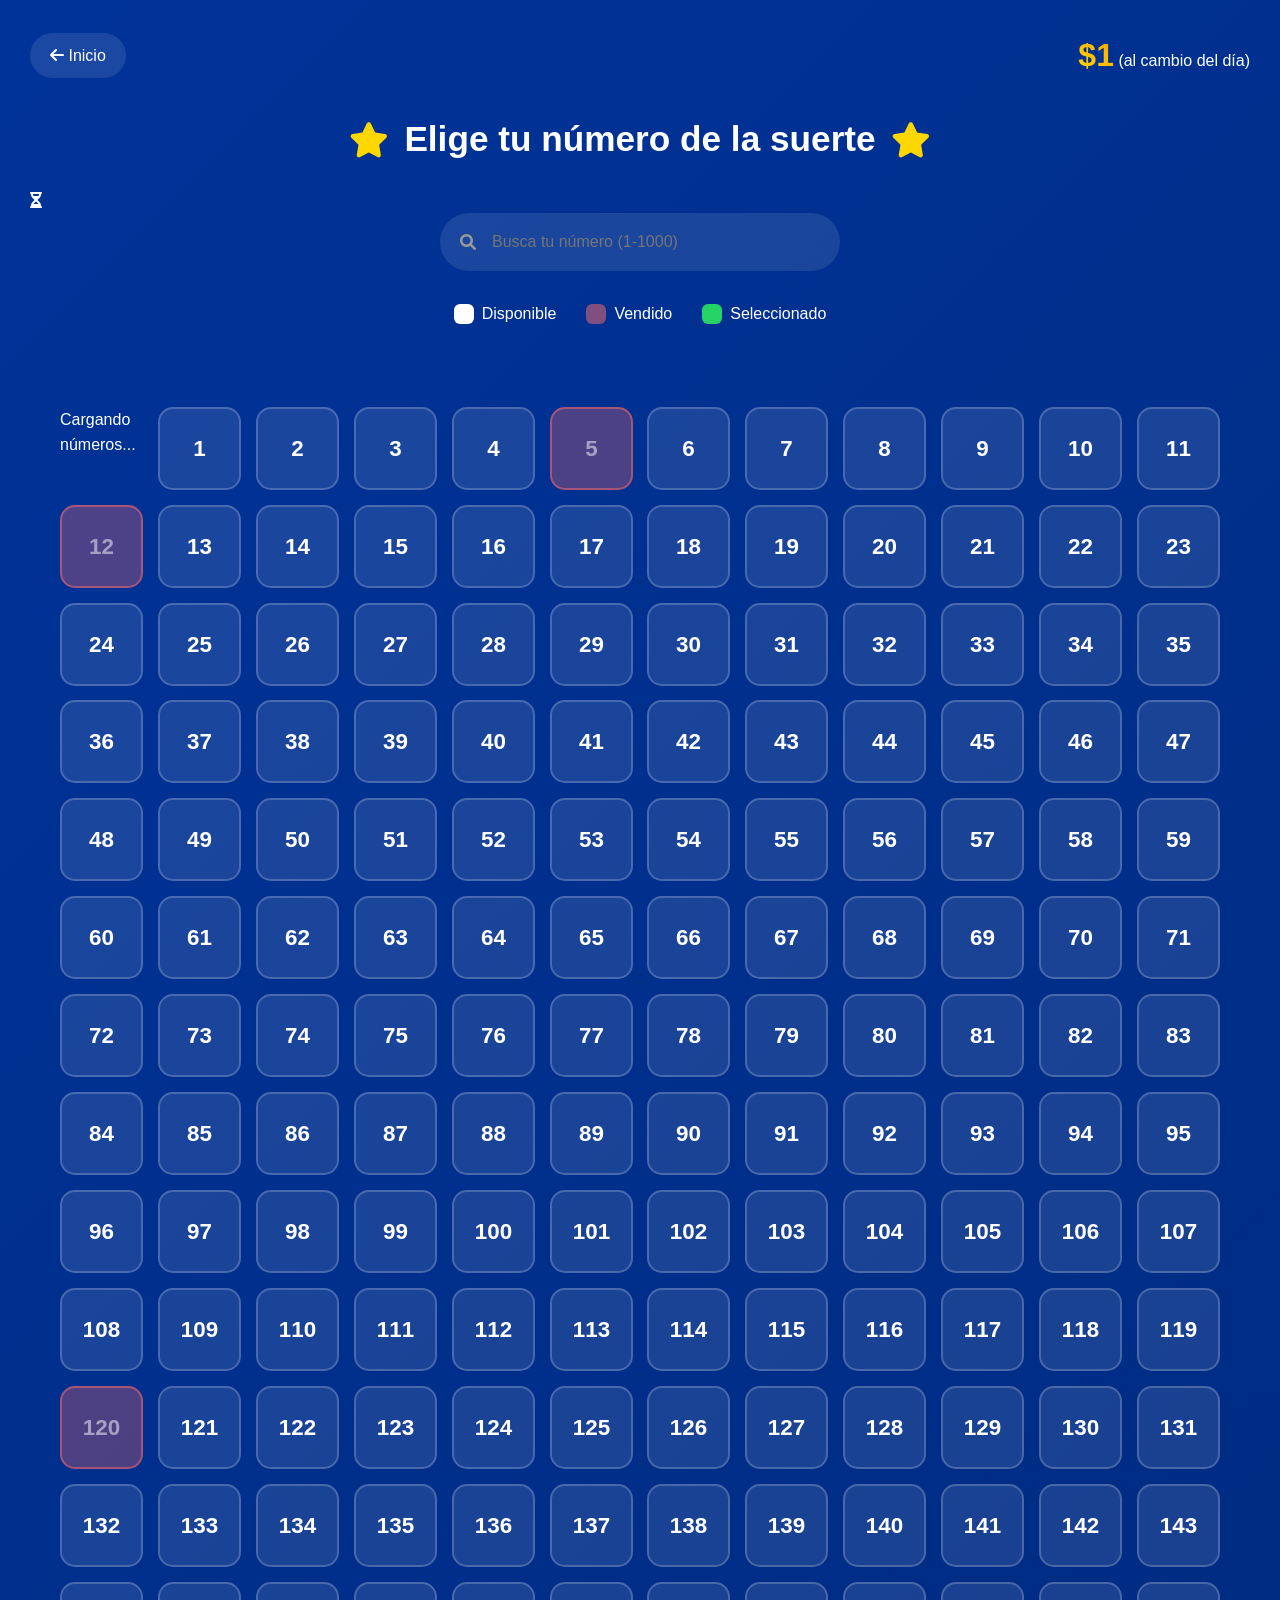
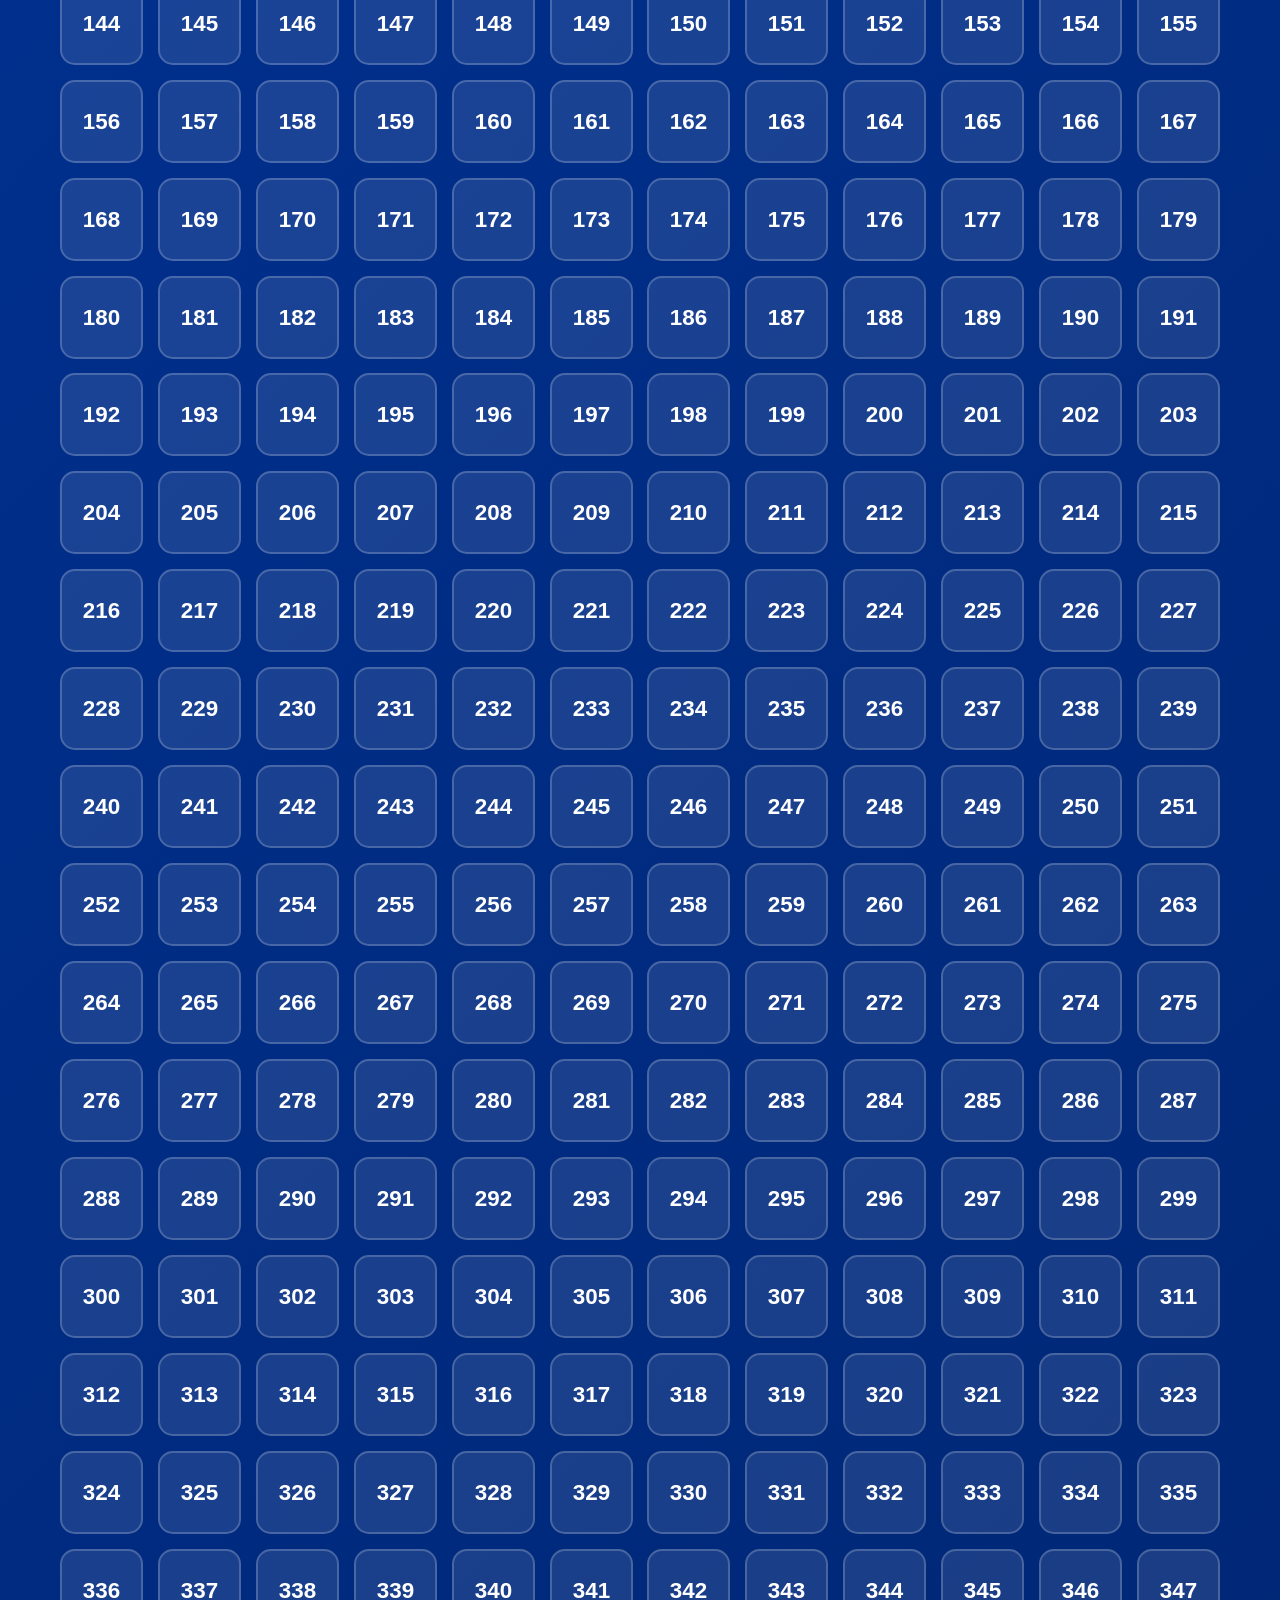
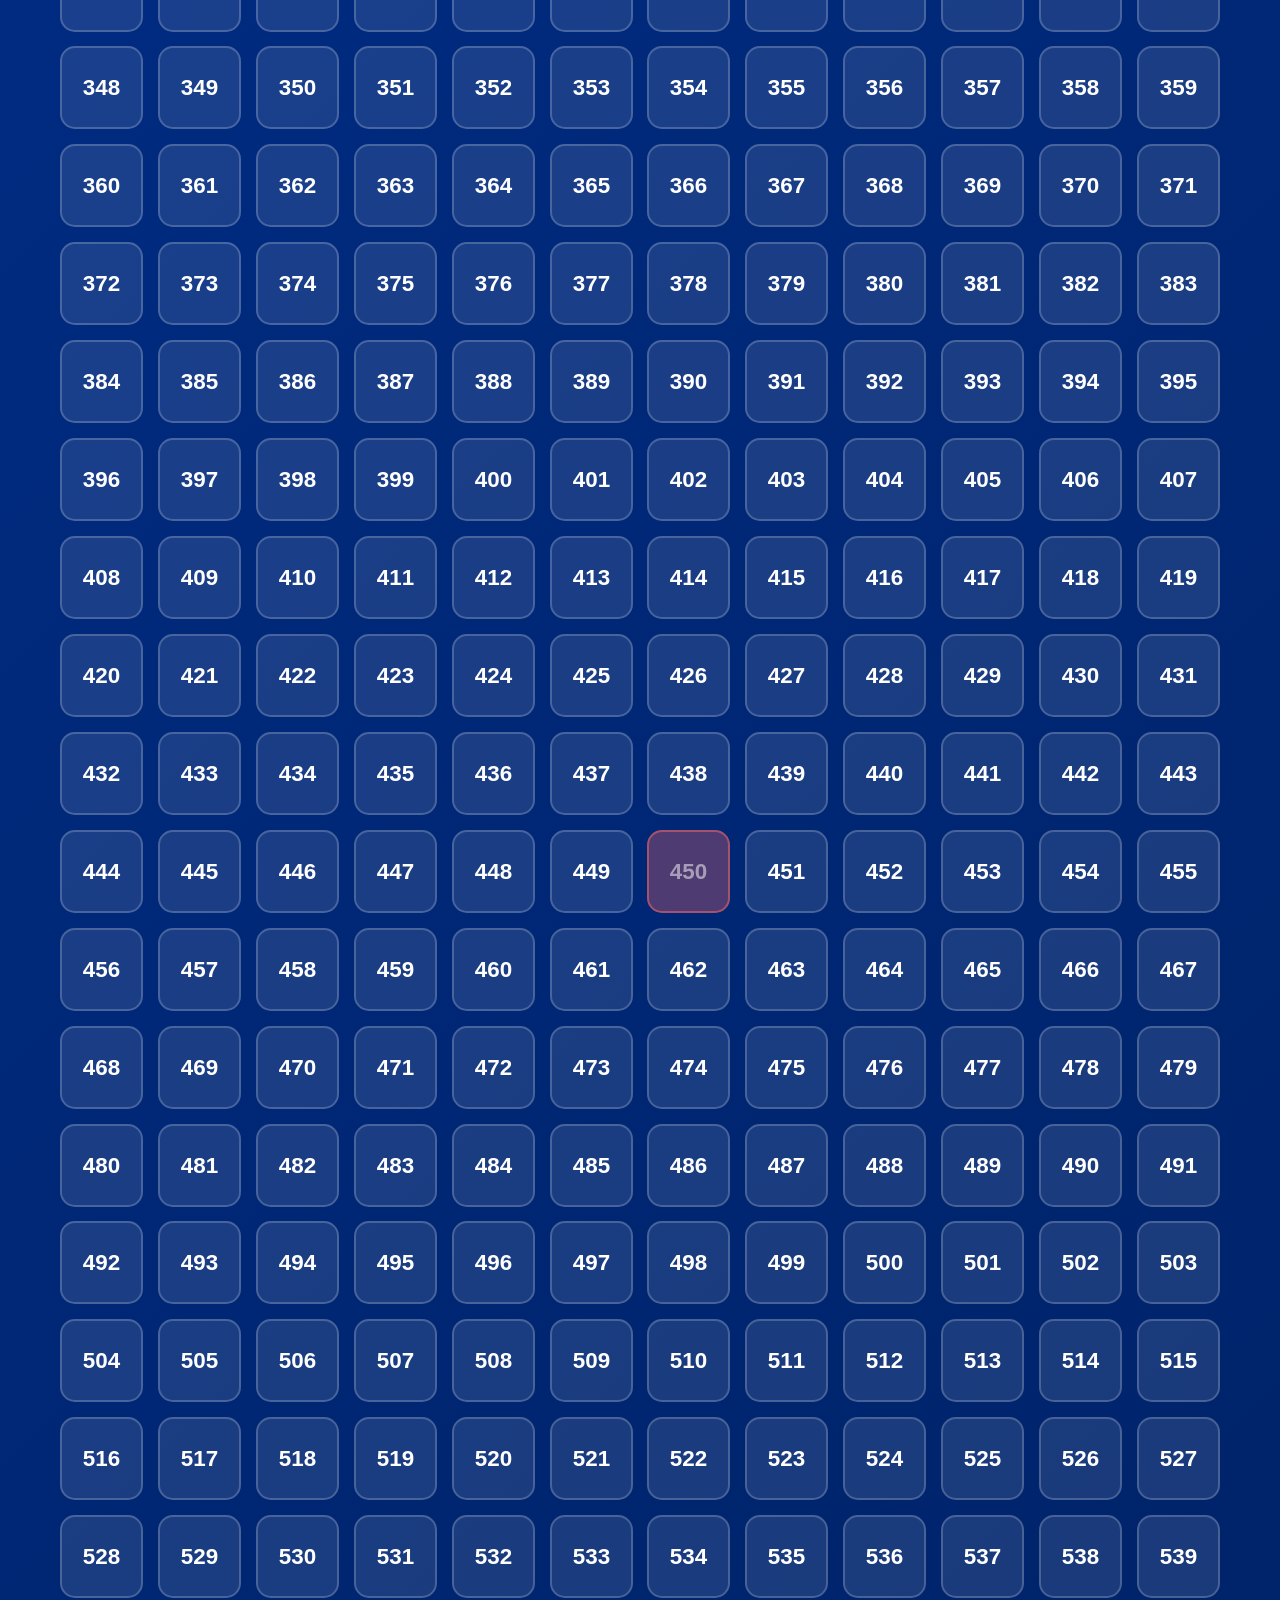
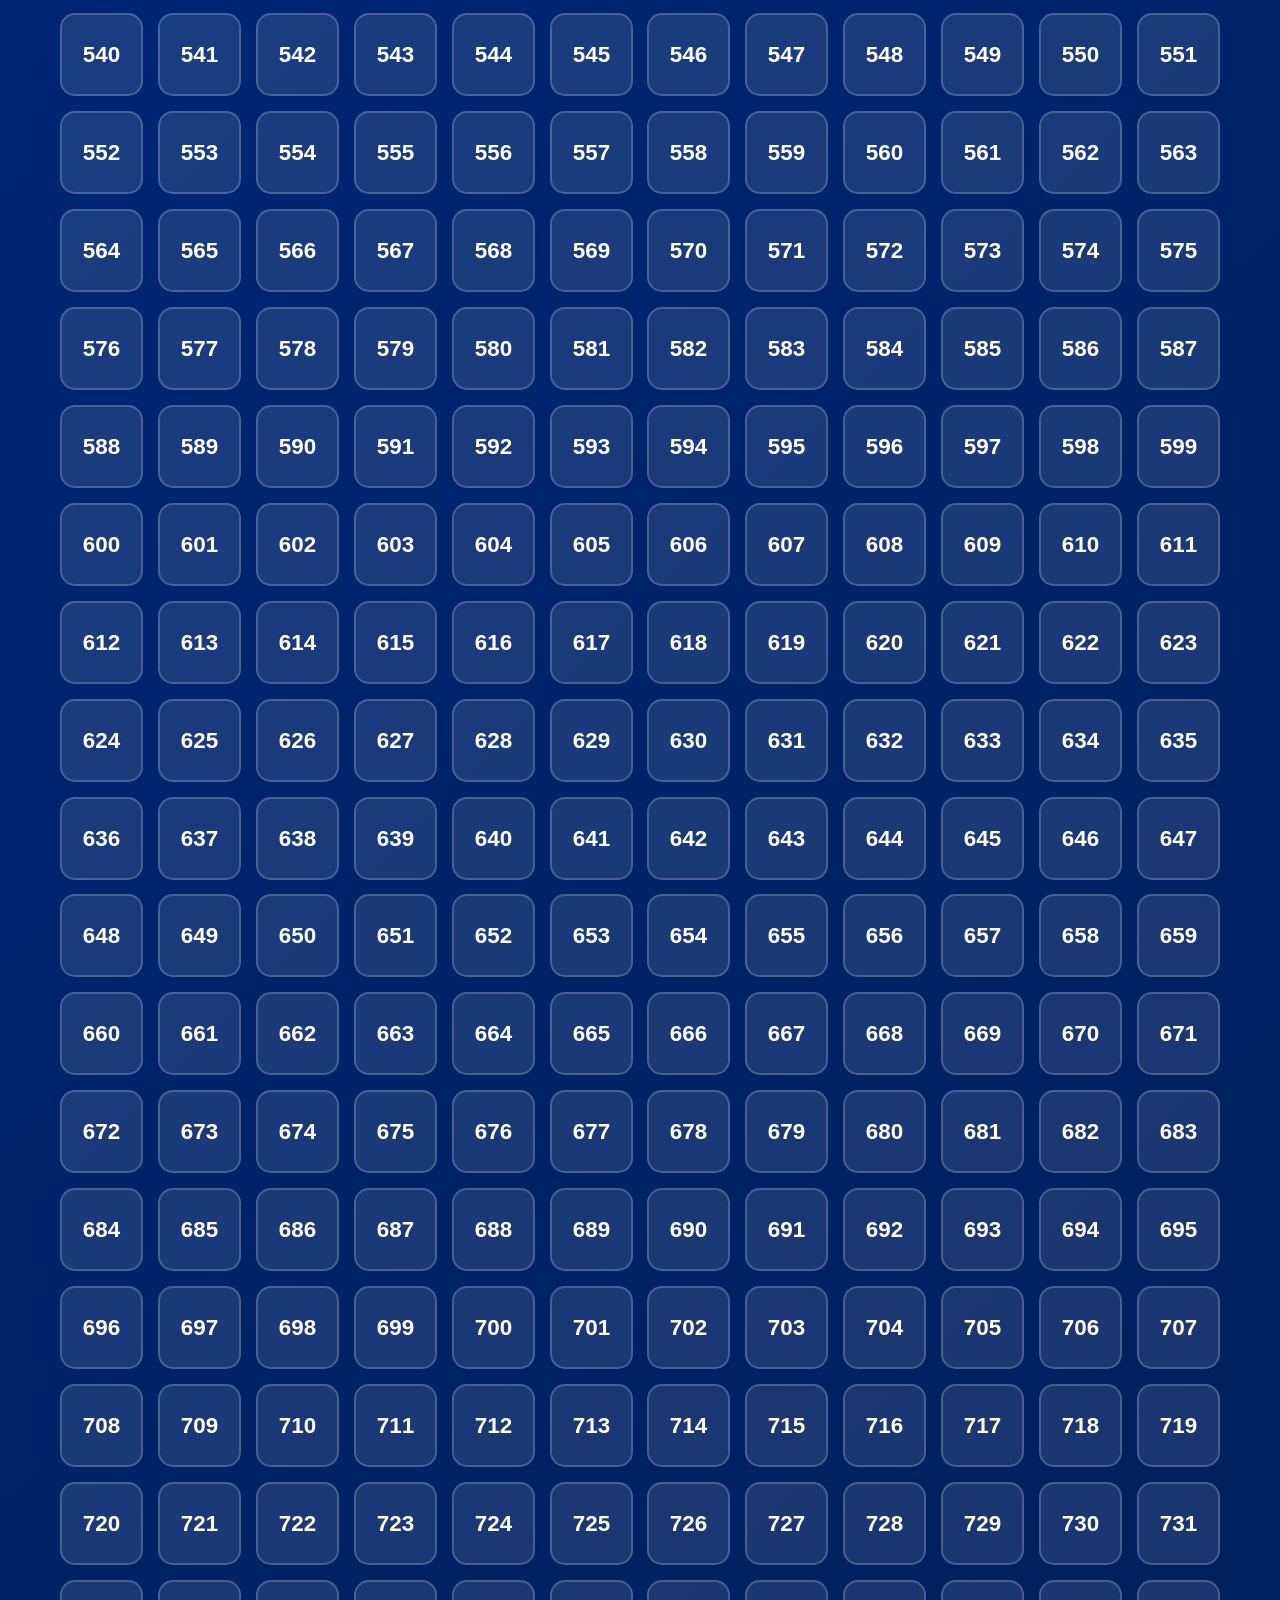
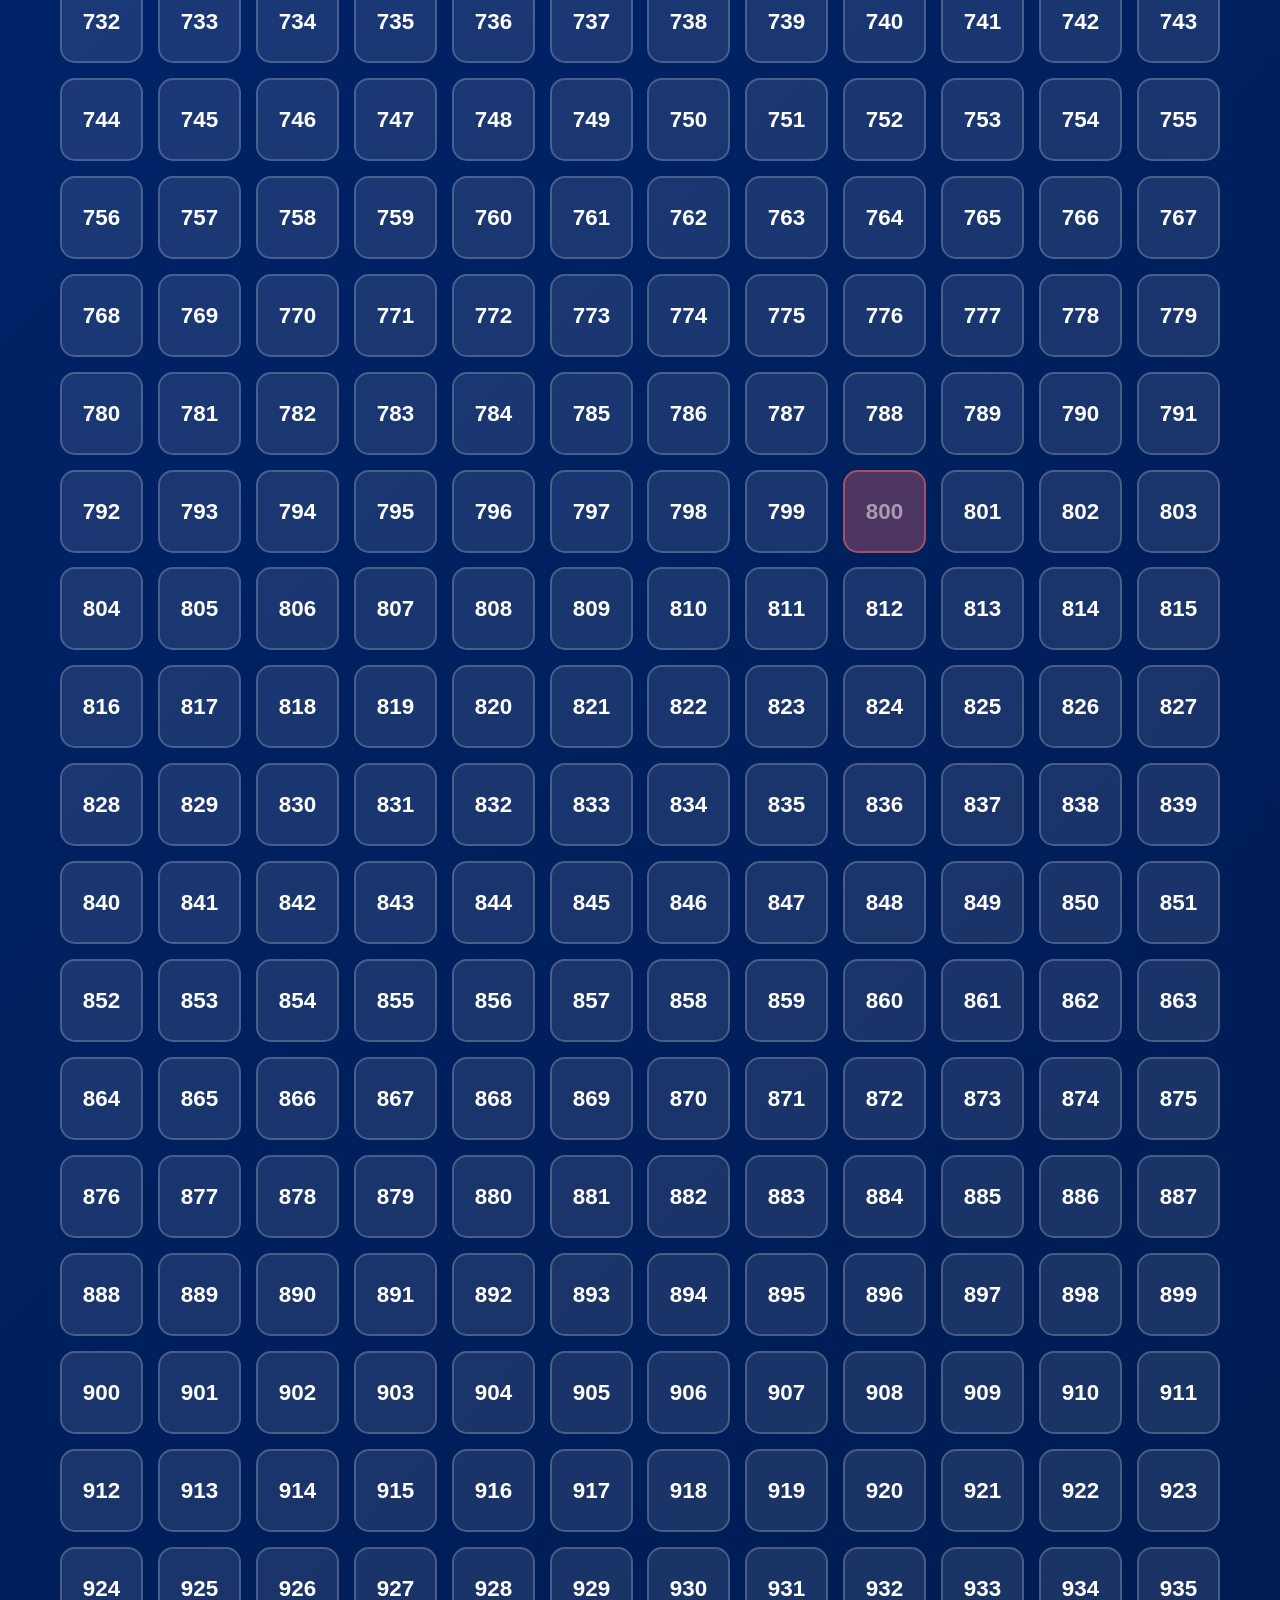
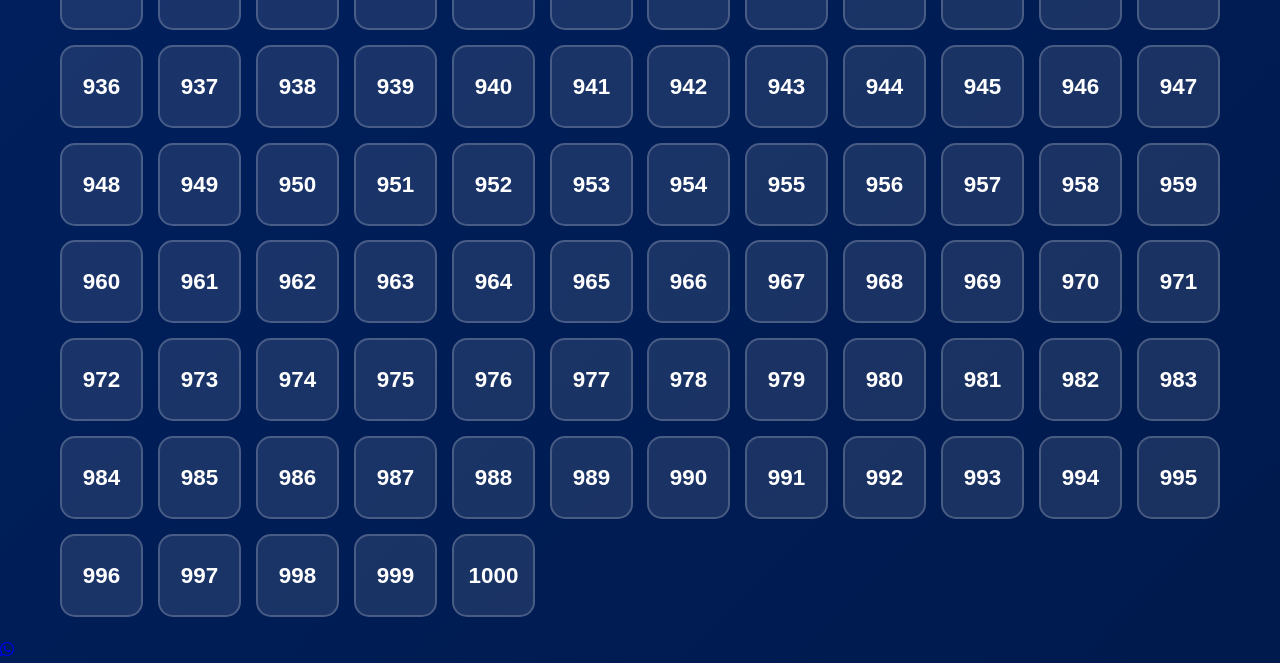
==== commit 18ca3100: "Actualizar rifa.html" ====
--- a/rifa.html
+++ b/rifa.html
@@ -28,6 +28,12 @@
             Elige tu número de la suerte
             <i class="fas fa-star"></i>
         </h1>
+
+        <!-- CONTADOR REGRESIVO (NUEVO) -->
+        <div class="contador-wrapper">
+            <i class="fas fa-hourglass-half"></i>
+            <span id="contador"></span>
+        </div>
         
         <div class="buscador-wrapper">
             <i class="fas fa-search"></i>
@@ -52,9 +58,12 @@
 
     <main>
         <!-- Contenedor donde se generarán los números -->
-        <div id="contenedor-rifa" class="numeros-grid"></div>
+        <div id="contenedor-rifa" class="numeros-grid">
+            <!-- Mensaje de carga (NUEVO) -->
+            <div id="cargando" class="cargando">Cargando números...</div>
+        </div>
 
-        <!-- Modal de pago -->
+        <!-- Modal de pago (mejorado con botón copiar y mensaje especial) -->
         <div id="capa-pago" class="modal-estructura oculto">
             <div class="capa-oscura" onclick="cerrarPago()"></div>
             <div class="tarjeta-mensaje glass-effect pago-card">
@@ -62,6 +71,7 @@
                     <i class="fas fa-check-circle"></i>
                     <h3>Número seleccionado</h3>
                     <div class="numero-seleccionado-grande" id="num-pago">0</div>
+                    <p id="mensaje-especial" class="mensaje-especial"></p> <!-- Mensaje especial -->
                 </div>
                 
                 <div class="detalles-banco">
@@ -84,6 +94,10 @@
                             <strong>$1 (cambio del día)</strong>
                         </div>
                     </div>
+                    <!-- Botón copiar datos (NUEVO) -->
+                    <button class="btn-copiar" onclick="copiarDatos()">
+                        <i class="fas fa-copy"></i> Copiar datos
+                    </button>
                 </div>
                 
                 <div class="pago-acciones">
@@ -98,6 +112,12 @@
         </div>
     </main>
 
+    <!-- BOTÓN FLOTANTE DE WHATSAPP -->
+    <a href="https://wa.me/584122415696?text=Hola%2C%20tengo%20una%20consulta%20sobre%20la%20rifa" 
+       class="whatsapp-float" target="_blank">
+        <i class="fab fa-whatsapp"></i>
+    </a>
+
     <!-- Script de la rifa -->
     <script src="script.js"></script>
 </body>
--- a/style.css
+++ b/style.css
@@ -1,15 +1,13 @@
-/* ===== VARIABLES Y RESET ===== */
 :root {
     --primary: #003399;        /* Azul Rey */
-    --secondary: #001a4d;       /* Azul Marino oscuro */
-    --accent: #FFD700;          /* Amarillo dorado */
-    --success: #25d366;         /* Verde WhatsApp (se mantiene) */
-    --danger: #ff6b6b;          /* Rojo (se mantiene) */
-    --dark: #001a4d;            /* Azul Marino para textos oscuros */
-    --light: #f0f8ff;           /* Azul muy claro */
-    --glass-bg: rgba(255, 255, 255, 0.15);
-    --glass-border: rgba(255, 255, 255, 0.2);
-}
+    --secondary: #001a4d;       /* Azul Marino */
+    --accent: #FFD700;          /* Amarillo */
+    --success: #25d366;
+    --danger: #ff6b6b;
+    --dark: #001a4d;
+    --light: #f0f8ff;
+}
+
 * {
     margin: 0;
     padding: 0;
@@ -18,108 +16,81 @@
 
 body {
     font-family: 'Inter', sans-serif;
-    background: linear-gradient(135deg, #667eea 0%, #764ba2 100%);
+    background: linear-gradient(135deg, #003399 0%, #001a4d 100%);
     min-height: 100vh;
     color: #333;
     line-height: 1.6;
-    position: relative;
-}
-
-body::before {
-    content: '';
+}
+
+/* ===== MODAL ESQUINA ===== */
+.modal-esquina {
     position: fixed;
-    top: 0;
-    left: 0;
-    width: 100%;
-    height: 100%;
-    background: url('data:image/svg+xml,<svg xmlns="http://www.w3.org/2000/svg" viewBox="0 0 100 100"><circle cx="50" cy="50" r="40" fill="none" stroke="rgba(255,255,255,0.05)" stroke-width="2"/></svg>') repeat;
-    pointer-events: none;
-    z-index: 0;
-}
-
-/* ===== UTILIDADES ===== */
-.glass-effect {
-    background: var(--glass-bg);
-    backdrop-filter: blur(10px);
-    border: 1px solid var(--glass-border);
-    box-shadow: 0 8px 32px rgba(0, 0, 0, 0.1);
-}
-
-.glass-card {
-    background: rgba(255, 255, 255, 0.95);
-    backdrop-filter: blur(10px);
-    border-radius: 30px;
-    box-shadow: 0 20px 60px rgba(0, 0, 0, 0.3);
+    bottom: 30px;
+    right: 30px;
+    z-index: 10000;
+    animation: slideInRight 0.5s ease;
+}
+
+.modal-esquina .tarjeta-mensaje {
+    max-width: 320px;
+    background: white;
+    padding: 30px;
+    border-radius: 20px;
+    box-shadow: 0 10px 40px rgba(0,0,0,0.3);
+}
+
+@keyframes slideInRight {
+    from { transform: translateX(100%); opacity: 0; }
+    to { transform: translateX(0); opacity: 1; }
 }
 
 /* ===== HEADER INICIO ===== */
 .inicio-header {
-    position: relative;
     height: 300px;
     display: flex;
     align-items: center;
     justify-content: center;
     text-align: center;
-    overflow: hidden;
-}
-
-.inicio-header::before {
-    content: '';
-    position: absolute;
-    top: 0;
-    left: 0;
-    width: 100%;
-    height: 100%;
-    background: linear-gradient(45deg, var(--primary), var(--secondary));
+    background: linear-gradient(45deg, #003399, #001a4d, #FFD700);
     clip-path: polygon(0 0, 100% 0, 100% 85%, 0 100%);
-    z-index: -1;
 }
 
 .header-content {
-    position: relative;
-    z-index: 2;
-    color: white;
-    animation: fadeInUp 1s ease;
+    color: white;
 }
 
 .titulo-gigante {
     font-family: 'Clash Display', sans-serif;
     font-size: 3.5rem;
     font-weight: 700;
-    line-height: 1.2;
-    margin-bottom: 10px;
-    text-shadow: 2px 2px 20px rgba(0,0,0,0.3);
+    text-shadow: 2px 2px 10px black;
 }
 
 .titulo-gigante span {
     display: block;
     font-size: 1.8rem;
     font-weight: 400;
-    opacity: 0.9;
 }
 
 .ubicacion {
     font-size: 1.2rem;
-    display: flex;
-    align-items: center;
-    justify-content: center;
-    gap: 10px;
 }
 
 .ubicacion i {
-    color: var(--accent);
-}
-
-/* ===== CONTENEDOR PRINCIPAL ===== */
+    color: #FFD700;
+}
+
+/* ===== CONTENEDOR INICIO ===== */
 .contenedor-inicio {
     max-width: 500px;
-    margin: -80px auto 50px;
+    margin: -50px auto 30px;
+    background: white;
     padding: 40px;
-    position: relative;
-    z-index: 10;
-}
-
-/* ===== FOTO CON EFECTO ===== */
+    border-radius: 30px;
+    box-shadow: 0 20px 40px rgba(0,0,0,0.3);
+}
+
+/* ===== FOTO ===== */
 .seccion-foto {
     text-align: center;
     margin-bottom: 30px;
@@ -137,18 +108,13 @@
     object-fit: cover;
     border: 5px solid white;
     box-shadow: 0 20px 40px rgba(0,0,0,0.2);
-    transition: transform 0.5s cubic-bezier(0.175, 0.885, 0.32, 1.275);
-}
-
-.foto-principal:hover {
-    transform: scale(1.05) rotate(5deg);
 }
 
 .foto-badge {
     position: absolute;
     bottom: 10px;
     right: 10px;
-    background: var(--success);
+    background: #25d366;
     color: white;
     width: 40px;
     height: 40px;
@@ -156,26 +122,20 @@
     display: flex;
     align-items: center;
     justify-content: center;
-    font-size: 1.2rem;
     border: 3px solid white;
-    box-shadow: 0 5px 15px rgba(0,0,0,0.2);
 }
 
 .historia-texto {
-    font-size: 1.1rem;
+    background: #f0f8ff;
+    padding: 20px;
+    border-radius: 20px;
+    font-style: italic;
     color: #555;
-    padding: 20px;
-    background: #f8f9fa;
-    border-radius: 20px;
-    margin-top: 20px;
-    position: relative;
-    font-style: italic;
 }
 
 .historia-texto i {
-    color: var(--primary);
+    color: #003399;
     margin-right: 10px;
-    font-size: 1.5rem;
 }
 
 /* ===== BARRA DE PROGRESO ===== */
@@ -185,8 +145,7 @@
 
 .meta-titulo {
     font-family: 'Clash Display', sans-serif;
-    font-size: 1.5rem;
-    color: var(--dark);
+    color: #001a4d;
     margin-bottom: 20px;
     display: flex;
     align-items: center;
@@ -199,37 +158,17 @@
     border-radius: 50px;
     overflow: hidden;
     margin-bottom: 20px;
-    box-shadow: inset 0 2px 5px rgba(0,0,0,0.1);
 }
 
 .barra-llena {
     height: 100%;
-    background: linear-gradient(90deg, var(--success), #128C7E);
+    background: linear-gradient(90deg, #25d366, #128C7E);
     color: white;
     display: flex;
     align-items: center;
     justify-content: center;
     font-weight: bold;
-    font-size: 0.9rem;
     transition: width 1s ease;
-    position: relative;
-    overflow: hidden;
-}
-
-.barra-llena::after {
-    content: '';
-    position: absolute;
-    top: 0;
-    left: 0;
-    right: 0;
-    bottom: 0;
-    background: linear-gradient(90deg, transparent, rgba(255,255,255,0.3), transparent);
-    animation: shine 2s infinite;
-}
-
-@keyframes shine {
-    0% { transform: translateX(-100%); }
-    100% { transform: translateX(100%); }
 }
 
 .estadisticas-grid {
@@ -243,11 +182,6 @@
     padding: 15px;
     border-radius: 15px;
     text-align: center;
-    transition: transform 0.3s ease;
-}
-
-.stat-card:hover {
-    transform: translateY(-5px);
 }
 
 .stat-numero {
@@ -255,7 +189,7 @@
     font-family: 'Clash Display', sans-serif;
     font-size: 1.8rem;
     font-weight: 700;
-    color: var(--primary);
+    color: #003399;
 }
 
 .stat-label {
@@ -271,7 +205,7 @@
 }
 
 .btn-principal {
-    background: linear-gradient(45deg, var(--primary), var(--secondary));
+    background: linear-gradient(45deg, #003399, #001a4d);
     color: white;
     border: none;
     padding: 18px;
@@ -286,55 +220,193 @@
     gap: 10px;
     text-decoration: none;
     transition: all 0.3s ease;
-    position: relative;
-    overflow: hidden;
-}
-
-.btn-principal::before {
-    content: '';
-    position: absolute;
-    top: 50%;
-    left: 50%;
-    width: 0;
-    height: 0;
-    border-radius: 50%;
-    background: rgba(255,255,255,0.3);
-    transform: translate(-50%, -50%);
-    transition: width 0.6s, height 0.6s;
-}
-
-.btn-principal:hover::before {
-    width: 300px;
-    height: 300px;
 }
 
 .btn-principal:hover {
     transform: translateY(-3px);
-    box-shadow: 0 10px 30px rgba(65, 88, 208, 0.4);
+    box-shadow: 0 10px 30px rgba(0,51,153,0.4);
 }
 
 .btn-secundario {
     background: transparent;
-    border: 2px dashed var(--primary);
-    color: var(--primary);
+    border: 2px dashed #003399;
+    color: #003399;
     padding: 16px;
     border-radius: 15px;
     font-weight: 600;
     cursor: pointer;
-    display: flex;
-    align-items: center;
-    justify-content: center;
-    gap: 10px;
     transition: all 0.3s ease;
 }
 
 .btn-secundario:hover {
-    background: var(--primary);
-    color: white;
-    border: 2px solid var(--primary);
-}
-
-/* ===== MODALES ===== */
+    background: #003399;
+    color: white;
+}
+
+/* ===== PÁGINA RIFA ===== */
+.pagina-rifa {
+    color: white;
+}
+
+.rifa-header {
+    padding: 30px;
+}
+
+.header-top {
+    display: flex;
+    justify-content: space-between;
+    align-items: center;
+    margin-bottom: 30px;
+}
+
+.btn-volver {
+    color: white;
+    text-decoration: none;
+    padding: 10px 20px;
+    background: rgba(255,255,255,0.1);
+    border-radius: 50px;
+}
+
+.precio-dolar {
+    font-family: 'Clash Display', sans-serif;
+    font-size: 2rem;
+    font-weight: 700;
+    background: linear-gradient(45deg, #FFD700, #FFA500);
+    -webkit-background-clip: text;
+    -webkit-text-fill-color: transparent;
+}
+
+.rifa-titulo {
+    font-family: 'Clash Display', sans-serif;
+    font-size: 2.2rem;
+    text-align: center;
+    margin: 20px 0;
+    display: flex;
+    align-items: center;
+    justify-content: center;
+    gap: 15px;
+}
+
+.rifa-titulo i {
+    color: #FFD700;
+}
+
+/* ===== BUSCADOR ===== */
+.buscador-wrapper {
+    position: relative;
+    max-width: 400px;
+    margin: 0 auto;
+}
+
+.buscador-wrapper i {
+    position: absolute;
+    left: 20px;
+    top: 50%;
+    transform: translateY(-50%);
+    color: #999;
+}
+
+#buscador {
+    width: 100%;
+    padding: 18px 18px 18px 50px;
+    border: none;
+    border-radius: 50px;
+    background: rgba(255,255,255,0.1);
+    color: white;
+    font-size: 1rem;
+    border: 2px solid transparent;
+}
+
+#buscador:focus {
+    outline: none;
+    border-color: #25d366;
+}
+
+/* ===== LEYENDAS ===== */
+.estado-leyendas {
+    display: flex;
+    justify-content: center;
+    gap: 30px;
+    margin: 30px 0;
+}
+
+.leyenda {
+    display: flex;
+    align-items: center;
+    gap: 8px;
+}
+
+.cuadro {
+    width: 20px;
+    height: 20px;
+    border-radius: 6px;
+}
+
+.cuadro.disponible {
+    background: white;
+}
+
+.cuadro.vendido {
+    background: #ff6b6b;
+    opacity: 0.5;
+}
+
+.cuadro.seleccionado {
+    background: #25d366;
+}
+
+/* ===== GRID DE NÚMEROS ===== */
+.numeros-grid {
+    display: grid;
+    grid-template-columns: repeat(auto-fill, minmax(80px, 1fr));
+    gap: 15px;
+    padding: 20px;
+    max-width: 1200px;
+    margin: 0 auto;
+}
+
+.numero {
+    aspect-ratio: 1;
+    background: rgba(255,255,255,0.1);
+    border: 2px solid rgba(255,255,255,0.2);
+    border-radius: 15px;
+    display: flex;
+    align-items: center;
+    justify-content: center;
+    font-size: 1.4rem;
+    font-weight: 700;
+    font-family: 'Clash Display', sans-serif;
+    color: white;
+    cursor: pointer;
+    transition: all 0.3s;
+}
+
+.numero:hover {
+    transform: scale(1.05);
+    border-color: #25d366;
+    box-shadow: 0 10px 30px rgba(37,211,102,0.3);
+}
+
+.numero.vendido {
+    background: rgba(255,107,107,0.3);
+    border-color: rgba(255,107,107,0.5);
+    color: rgba(255,255,255,0.5);
+    cursor: not-allowed;
+}
+
+.numero.vendido:hover {
+    transform: none;
+    border-color: rgba(255,107,107,0.5);
+    box-shadow: none;
+}
+
+.numero.seleccionado {
+    background: #25d366;
+    border-color: white;
+    box-shadow: 0 0 30px #25d366;
+}
+
+/* ===== MODAL DE PAGO ===== */
 .modal-estructura {
     position: fixed;
     top: 0;
@@ -345,240 +417,28 @@
     align-items: center;
     justify-content: center;
     z-index: 10000;
-    animation: fadeIn 0.3s ease;
+}
+
+.oculto {
+    display: none !important;
 }
 
 .capa-oscura {
     position: absolute;
     width: 100%;
     height: 100%;
-    background: rgba(0, 0, 0, 0.7);
+    background: rgba(0,0,0,0.7);
     backdrop-filter: blur(5px);
 }
 
 .tarjeta-mensaje {
     position: relative;
+    background: white;
+    padding: 40px;
+    border-radius: 30px;
     max-width: 400px;
     width: 90%;
-    padding: 40px;
-    border-radius: 30px;
-    background: white;
-    animation: slideUp 0.4s ease;
-}
-
-/* ===== PÁGINA RIFA ===== */
-.pagina-rifa {
-    background: linear-gradient(135deg, #1a1a2e 0%, #16213e 100%);
-    color: white;
-}
-
-.rifa-header {
-    padding: 30px;
-    position: relative;
-}
-
-.header-top {
-    display: flex;
-    justify-content: space-between;
-    align-items: center;
-    margin-bottom: 30px;
-}
-
-.btn-volver {
-    color: white;
-    text-decoration: none;
-    display: flex;
-    align-items: center;
-    gap: 10px;
-    padding: 10px 20px;
-    background: rgba(255,255,255,0.1);
-    border-radius: 50px;
-    transition: all 0.3s ease;
-}
-
-.btn-volver:hover {
-    background: rgba(255,255,255,0.2);
-    transform: translateX(-5px);
-}
-
-.precio-destacado {
-    text-align: right;
-}
-
-.precio-dolar {
-    font-family: 'Clash Display', sans-serif;
-    font-size: 2rem;
-    font-weight: 700;
-    background: linear-gradient(45deg, #FFCC70, #FF8C00);
-    -webkit-background-clip: text;
-    -webkit-text-fill-color: transparent;
-    display: block;
-}
-
-.precio-bsf {
-    font-size: 0.9rem;
-    opacity: 0.8;
-}
-
-.rifa-titulo {
-    font-family: 'Clash Display', sans-serif;
-    font-size: 2.2rem;
-    text-align: center;
-    margin-bottom: 30px;
-    display: flex;
-    align-items: center;
-    justify-content: center;
-    gap: 15px;
-}
-
-.rifa-titulo i {
-    color: #FFCC70;
-    font-size: 1.8rem;
-}
-
-/* ===== BUSCADOR ===== */
-.buscador-wrapper {
-    position: relative;
-    max-width: 400px;
-    margin: 0 auto 20px;
-}
-
-.buscador-wrapper i {
-    position: absolute;
-    left: 20px;
-    top: 50%;
-    transform: translateY(-50%);
-    color: #999;
-}
-
-#buscador {
-    width: 100%;
-    padding: 18px 18px 18px 50px;
-    border: none;
-    border-radius: 50px;
-    background: rgba(255,255,255,0.1);
-    color: white;
-    font-size: 1rem;
-    border: 2px solid transparent;
-    transition: all 0.3s ease;
-}
-
-#buscador:focus {
-    outline: none;
-    border-color: var(--success);
-    background: rgba(255,255,255,0.15);
-}
-
-#buscador::placeholder {
-    color: rgba(255,255,255,0.5);
-}
-
-/* ===== LEYENDAS ===== */
-.estado-leyendas {
-    display: flex;
-    justify-content: center;
-    gap: 30px;
-    margin: 30px 0;
-}
-
-.leyenda {
-    display: flex;
-    align-items: center;
-    gap: 8px;
-}
-
-.cuadro {
-    width: 20px;
-    height: 20px;
-    border-radius: 6px;
-}
-
-.cuadro.disponible {
-    background: white;
-    box-shadow: 0 0 15px rgba(255,255,255,0.3);
-}
-
-.cuadro.vendido {
-    background: #ff6b6b;
-    opacity: 0.5;
-}
-
-.cuadro.seleccionado {
-    background: var(--success);
-}
-
-/* ===== GRID DE NÚMEROS ===== */
-.numeros-grid {
-    display: grid;
-    grid-template-columns: repeat(auto-fill, minmax(90px, 1fr));
-    gap: 15px;
-    padding: 30px;
-    max-width: 1200px;
-    margin: 0 auto;
-}
-
-.numero {
-    aspect-ratio: 1;
-    background: rgba(255, 255, 255, 0.1);
-    border: 2px solid rgba(255, 255, 255, 0.2);
-    border-radius: 15px;
-    display: flex;
-    align-items: center;
-    justify-content: center;
-    font-size: 1.5rem;
-    font-weight: 700;
-    font-family: 'Clash Display', sans-serif;
-    color: white;
-    cursor: pointer;
-    transition: all 0.3s cubic-bezier(0.175, 0.885, 0.32, 1.275);
-    position: relative;
-    overflow: hidden;
-}
-
-.numero::before {
-    content: '';
-    position: absolute;
-    top: 0;
-    left: -100%;
-    width: 100%;
-    height: 100%;
-    background: linear-gradient(90deg, transparent, rgba(255,255,255,0.2), transparent);
-    transition: left 0.5s;
-}
-
-.numero:hover::before {
-    left: 100%;
-}
-
-.numero:hover {
-    transform: translateY(-5px) scale(1.05);
-    border-color: var(--success);
-    box-shadow: 0 10px 30px rgba(37, 211, 102, 0.3);
-}
-
-.numero.vendido {
-    background: rgba(255, 107, 107, 0.3);
-    border-color: rgba(255, 107, 107, 0.5);
-    color: rgba(255,255,255,0.5);
-    cursor: not-allowed;
-    filter: grayscale(0.5);
-}
-
-.numero.vendido:hover {
-    transform: none;
-    border-color: rgba(255, 107, 107, 0.5);
-    box-shadow: none;
-}
-
-.numero.seleccionado {
-    background: var(--success);
-    border-color: white;
-    box-shadow: 0 0 30px var(--success);
-}
-
-/* ===== MODAL DE PAGO ===== */
-.pago-card {
-    max-width: 450px;
+    color: #333;
 }
 
 .pago-header {
@@ -588,18 +448,17 @@
 
 .pago-header i {
     font-size: 4rem;
-    color: var(--success);
+    color: #25d366;
 }
 
 .numero-seleccionado-grande {
     font-family: 'Clash Display', sans-serif;
     font-size: 5rem;
     font-weight: 800;
-    background: linear-gradient(45deg, var(--primary), var(--secondary));
+    background: linear-gradient(45deg, #003399, #001a4d);
     -webkit-background-clip: text;
     -webkit-text-fill-color: transparent;
     line-height: 1;
-    margin: 10px 0;
 }
 
 .detalles-banco {
@@ -610,7 +469,7 @@
 }
 
 .detalles-banco h4 {
-    color: var(--dark);
+    color: #001a4d;
     margin-bottom: 15px;
     display: flex;
     align-items: center;
@@ -632,43 +491,15 @@
 
 .banco-row.total {
     border-bottom: none;
-    font-size: 1.2rem;
+    border-top: 2px solid #003399;
     margin-top: 10px;
     padding-top: 15px;
-    border-top: 2px solid var(--primary);
+    font-weight: bold;
 }
 
 .pago-acciones {
     display: grid;
     gap: 10px;
-}
-
-/* ===== ANIMACIONES ===== */
-@keyframes fadeIn {
-    from { opacity: 0; }
-    to { opacity: 1; }
-}
-
-@keyframes fadeInUp {
-    from {
-        opacity: 0;
-        transform: translateY(30px);
-    }
-    to {
-        opacity: 1;
-        transform: translateY(0);
-    }
-}
-
-@keyframes slideUp {
-    from {
-        opacity: 0;
-        transform: translateY(50px);
-    }
-    to {
-        opacity: 1;
-        transform: translateY(0);
-    }
 }
 
 /* ===== RESPONSIVE ===== */
@@ -676,28 +507,32 @@
     .titulo-gigante {
         font-size: 2.5rem;
     }
-    
     .titulo-gigante span {
         font-size: 1.3rem;
     }
-    
     .rifa-titulo {
         font-size: 1.8rem;
     }
-    
     .numeros-grid {
         grid-template-columns: repeat(auto-fill, minmax(70px, 1fr));
         gap: 10px;
-        padding: 20px;
+        padding: 15px;
     }
-    
-    .numero {
-        font-size: 1.2rem;
+    .modal-esquina {
+        bottom: 20px;
+        right: 20px;
+        left: 20px;
     }
-    
-    .estado-leyendas {
-        flex-direction: column;
-        align-items: flex-start;
-        padding-left: 30px;
+    .modal-esquina .tarjeta-mensaje {
+        max-width: 100%;
     }
+}
+@keyframes fadeInScale {
+  from { opacity: 0; transform: scale(0.8); }
+  to { opacity: 1; transform: scale(1); }
+}
+
+.numero {
+  animation: fadeInScale 0.3s ease forwards;
+  animation-delay: calc(var(--i) * 0.01s);
 }
